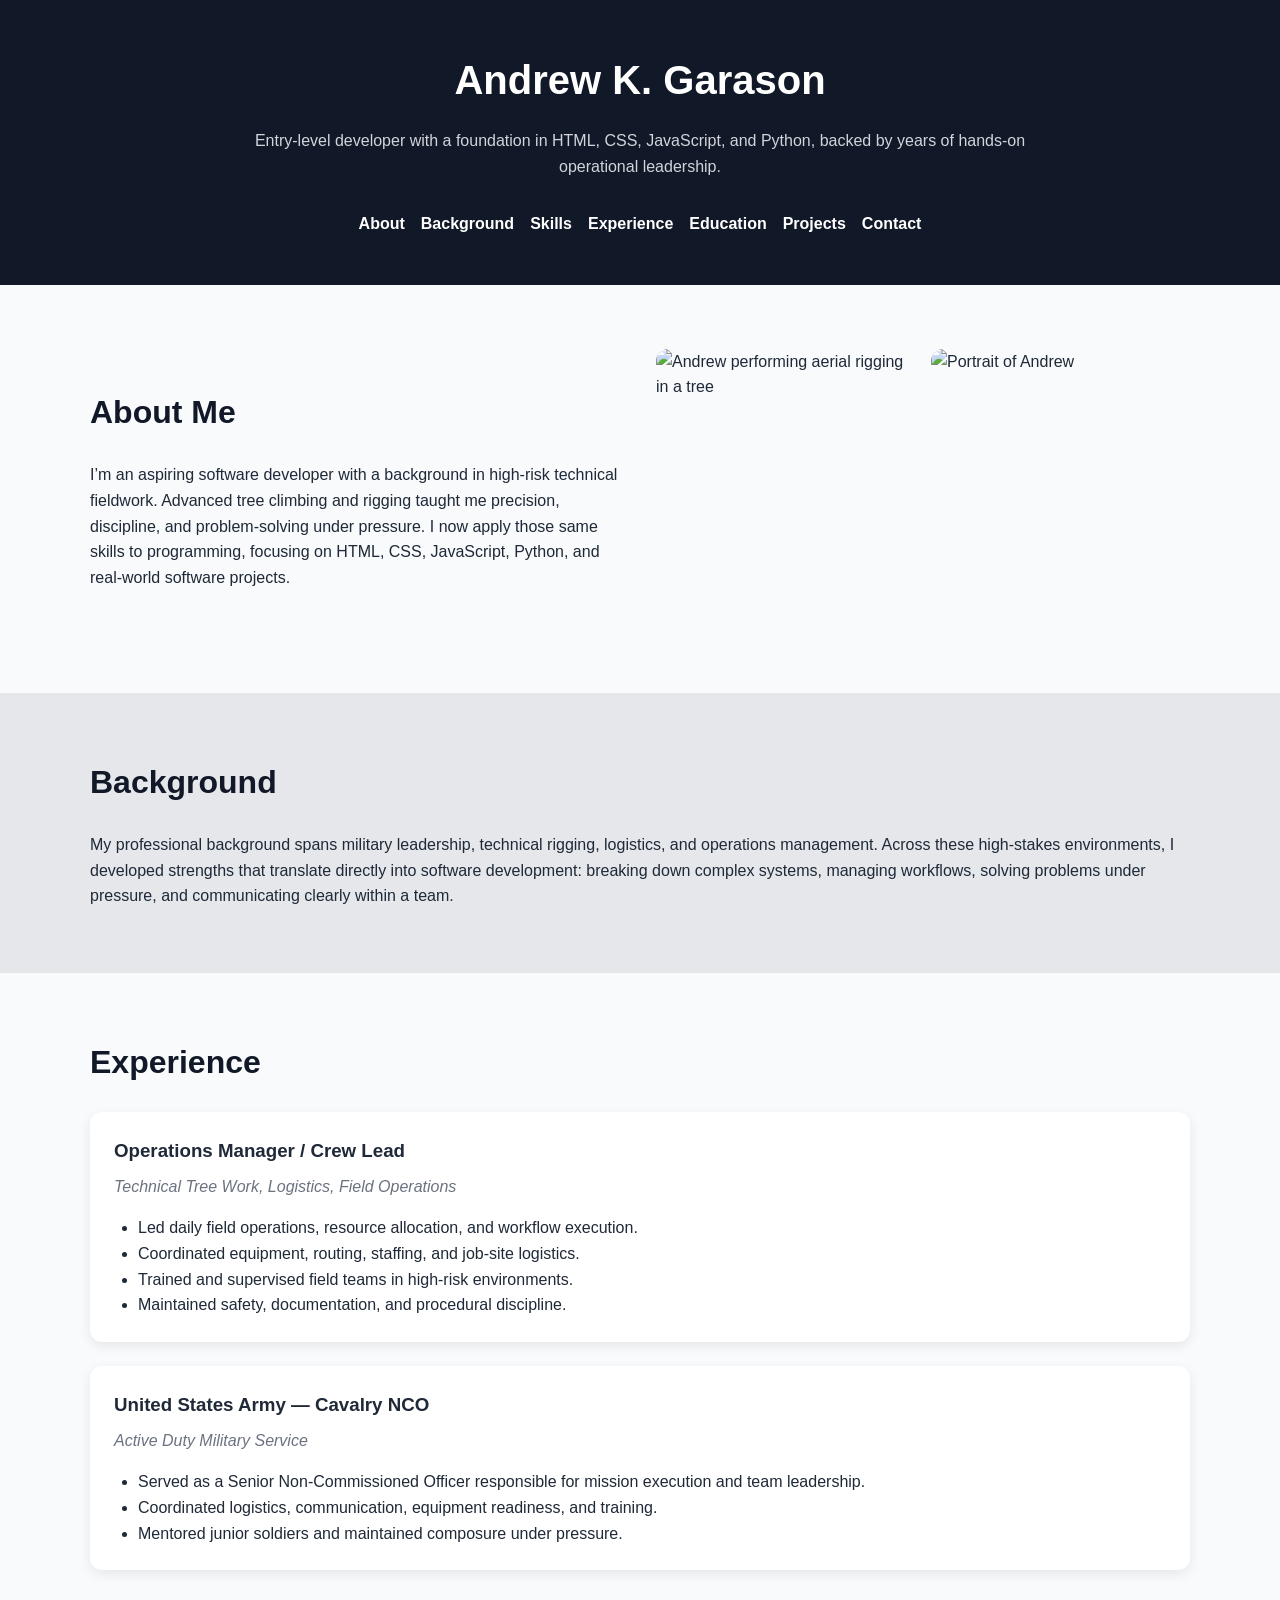
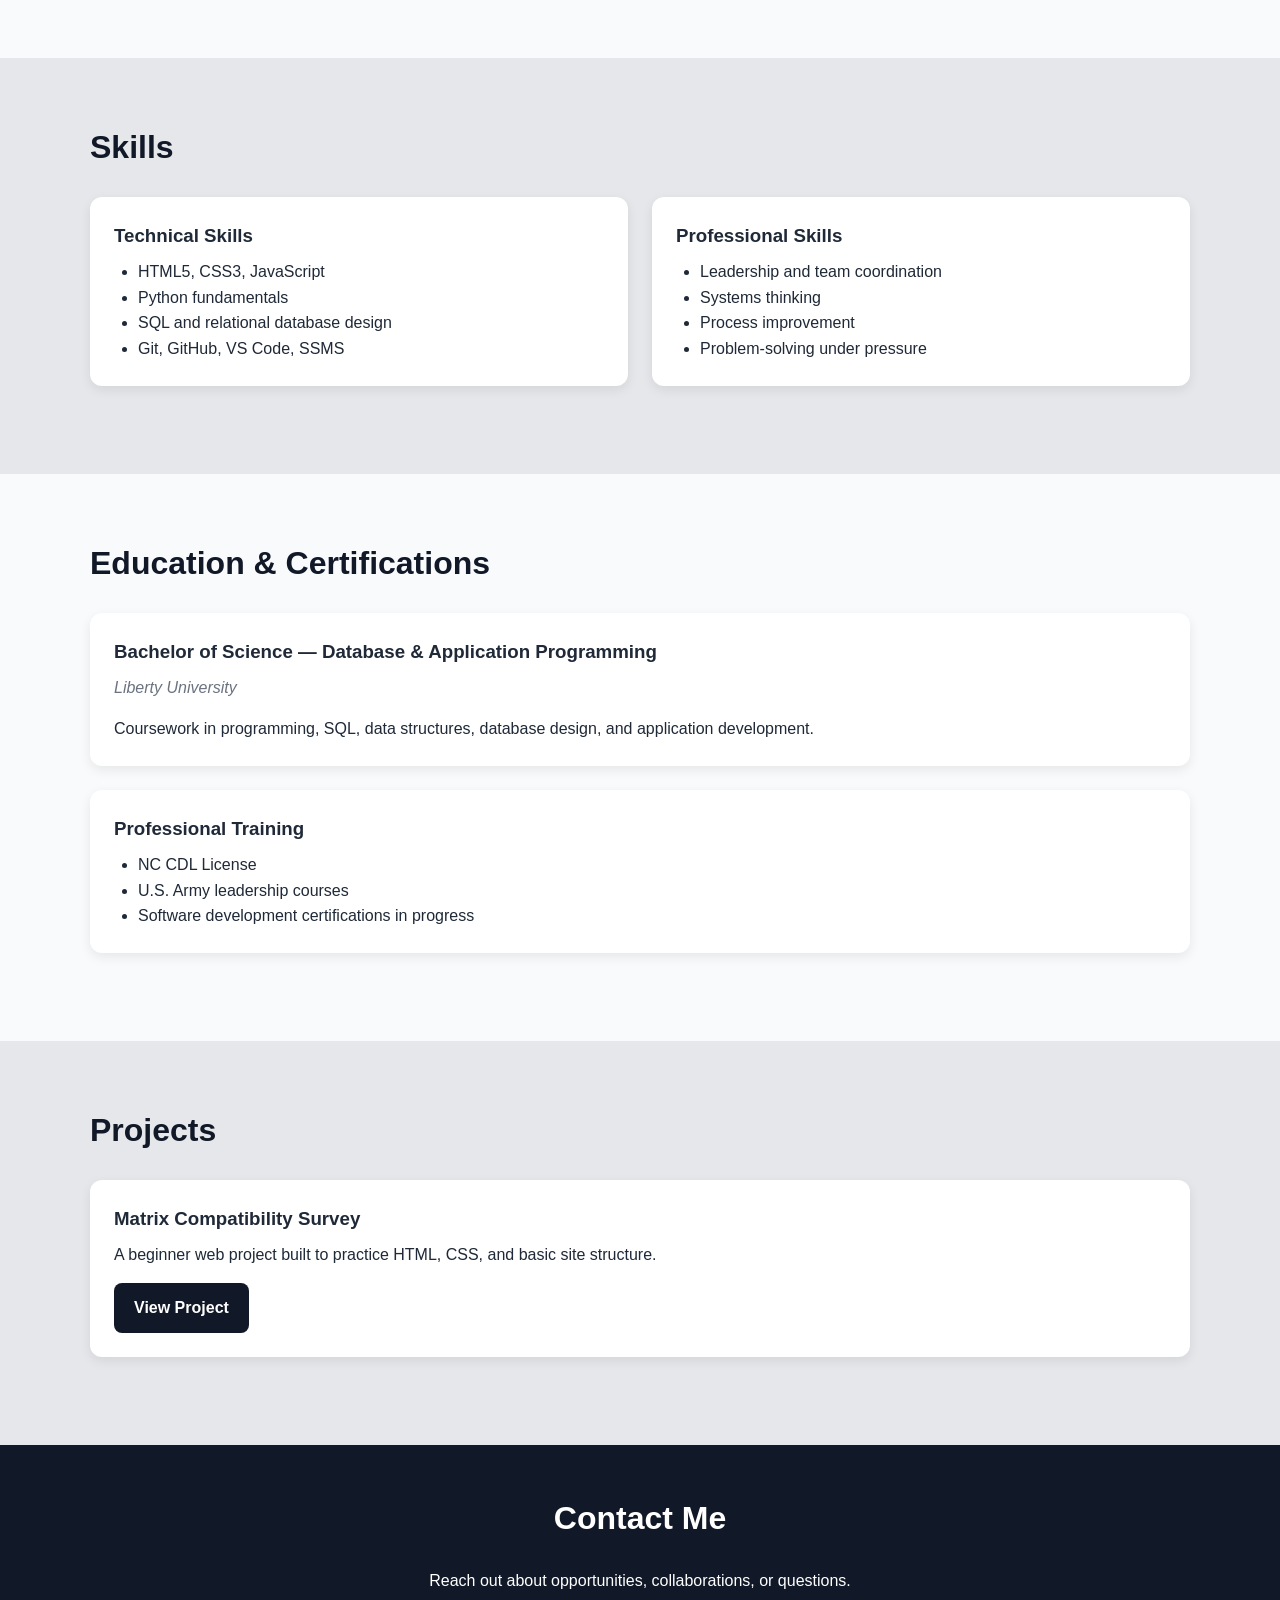
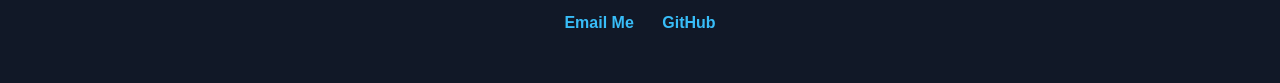
==== index.html @ 0a713d7d "Update index.html" ====
<!DOCTYPE html>
<html lang="en">
<head>
  <meta charset="UTF-8" />
  <meta name="viewport" content="width=device-width, initial-scale=1.0" />
  <title>Andrew K. Garason | Portfolio</title>
  <link rel="stylesheet" href="css/styles.css" />
</head>

<body>
  <header class="site-header">
    <div class="container header-content">
      <h1>Andrew K. Garason</h1>
      <p class="tagline">
        Entry-level developer with a foundation in HTML, CSS, JavaScript, and Python, backed by years of hands-on operational leadership.
      </p>

      <nav class="main-nav">
        <a href="#about">About</a>
        <a href="#background">Background</a>
        <a href="#skills">Skills</a>
        <a href="#experience">Experience</a>
        <a href="#education">Education</a>
        <a href="#projects">Projects</a>
        <a href="#contact">Contact</a>
      </nav>
    </div>
  </header>

  <main>
    <section id="about" class="section">
      <div class="container two-column">
        <div>
          <h2>About Me</h2>
          <p>
            I’m an aspiring software developer with a background in high-risk technical fieldwork. Advanced tree climbing and rigging taught me precision, discipline, and problem-solving under pressure. I now apply those same skills to programming, focusing on HTML, CSS, JavaScript, Python, and real-world software projects.
          </p>
        </div>

        <div class="image-grid">
          <img src="images/treework.jpg" alt="Andrew performing aerial rigging in a tree" />
          <img src="images/andrew.jpg" alt="Portrait of Andrew" />
        </div>
      </div>
    </section>

    <section id="background" class="section section-alt">
      <div class="container">
        <h2>Background</h2>
        <p>
          My professional background spans military leadership, technical rigging, logistics, and operations management. Across these high-stakes environments, I developed strengths that translate directly into software development: breaking down complex systems, managing workflows, solving problems under pressure, and communicating clearly within a team.
        </p>
      </div>
    </section>

    <section id="experience" class="section">
      <div class="container">
        <h2>Experience</h2>

        <div class="card">
          <h3>Operations Manager / Crew Lead</h3>
          <p class="meta">Technical Tree Work, Logistics, Field Operations</p>
          <ul>
            <li>Led daily field operations, resource allocation, and workflow execution.</li>
            <li>Coordinated equipment, routing, staffing, and job-site logistics.</li>
            <li>Trained and supervised field teams in high-risk environments.</li>
            <li>Maintained safety, documentation, and procedural discipline.</li>
          </ul>
        </div>

        <div class="card">
          <h3>United States Army — Cavalry NCO</h3>
          <p class="meta">Active Duty Military Service</p>
          <ul>
            <li>Served as a Senior Non-Commissioned Officer responsible for mission execution and team leadership.</li>
            <li>Coordinated logistics, communication, equipment readiness, and training.</li>
            <li>Mentored junior soldiers and maintained composure under pressure.</li>
          </ul>
        </div>
      </div>
    </section>

    <section id="skills" class="section section-alt">
      <div class="container">
        <h2>Skills</h2>

        <div class="skills-grid">
          <div class="card">
            <h3>Technical Skills</h3>
            <ul>
              <li>HTML5, CSS3, JavaScript</li>
              <li>Python fundamentals</li>
              <li>SQL and relational database design</li>
              <li>Git, GitHub, VS Code, SSMS</li>
            </ul>
          </div>

          <div class="card">
            <h3>Professional Skills</h3>
            <ul>
              <li>Leadership and team coordination</li>
              <li>Systems thinking</li>
              <li>Process improvement</li>
              <li>Problem-solving under pressure</li>
            </ul>
          </div>
        </div>
      </div>
    </section>

    <section id="education" class="section">
      <div class="container">
        <h2>Education & Certifications</h2>

        <div class="card">
          <h3>Bachelor of Science — Database & Application Programming</h3>
          <p class="meta">Liberty University</p>
          <p>
            Coursework in programming, SQL, data structures, database design, and application development.
          </p>
        </div>

        <div class="card">
          <h3>Professional Training</h3>
          <ul>
            <li>NC CDL License</li>
            <li>U.S. Army leadership courses</li>
            <li>Software development certifications in progress</li>
          </ul>
        </div>
      </div>
    </section>

    <section id="projects" class="section section-alt">
      <div class="container">
        <h2>Projects</h2>

        <div class="card">
          <h3>Matrix Compatibility Survey</h3>
          <p>A beginner web project built to practice HTML, CSS, and basic site structure.</p>
          <a class="button" href="../survey-app/index.html">View Project</a>
        </div>
      </div>
    </section>
  </main>

  <footer id="contact" class="site-footer">
    <div class="container">
      <h2>Contact Me</h2>
      <p>Reach out about opportunities, collaborations, or questions.</p>

      <div class="footer-links">
        <a href="mailto:andrewgarason@gmail.com">Email Me</a>
        <a href="https://github.com/Garason?tab=repositories" target="_blank">GitHub</a>
      </div>
    </div>
  </footer>
</body>
</html>
---- css/styles.css ----
* {
  box-sizing: border-box;
  margin: 0;
  padding: 0;
}

body {
  font-family: Arial, Helvetica, sans-serif;
  line-height: 1.6;
  color: #1f2937;
  background-color: #f8fafc;
}

.container {
  width: 90%;
  max-width: 1100px;
  margin: 0 auto;
}

.site-header {
  background: #111827;
  color: white;
  padding: 3rem 0;
}

.header-content {
  text-align: center;
}

.site-header h1 {
  font-size: 2.5rem;
  margin-bottom: 1rem;
}

.tagline {
  max-width: 800px;
  margin: 0 auto 2rem;
  color: #d1d5db;
}

.main-nav {
  display: flex;
  justify-content: center;
  flex-wrap: wrap;
  gap: 1rem;
}

.main-nav a {
  color: white;
  text-decoration: none;
  font-weight: bold;
}

.main-nav a:hover {
  color: #38bdf8;
}

.section {
  padding: 4rem 0;
}

.section-alt {
  background-color: #e5e7eb;
}

h2 {
  font-size: 2rem;
  margin-bottom: 1.5rem;
  color: #111827;
}

h3 {
  margin-bottom: 0.5rem;
  color: #1f2937;
}

.two-column {
  display: grid;
  grid-template-columns: 1fr 1fr;
  gap: 2rem;
  align-items: center;
}

.image-grid {
  display: grid;
  grid-template-columns: 1fr 1fr;
  gap: 1rem;
}

.image-grid img {
  width: 100%;
  height: 280px;
  object-fit: cover;
  border-radius: 12px;
}

.card {
  background: white;
  padding: 1.5rem;
  margin-bottom: 1.5rem;
  border-radius: 12px;
  box-shadow: 0 4px 12px rgba(0, 0, 0, 0.08);
}

.meta {
  color: #6b7280;
  font-style: italic;
  margin-bottom: 1rem;
}

ul {
  padding-left: 1.5rem;
}

.skills-grid {
  display: grid;
  grid-template-columns: 1fr 1fr;
  gap: 1.5rem;
}

.button {
  display: inline-block;
  margin-top: 1rem;
  padding: 0.75rem 1.25rem;
  background-color: #111827;
  color: white;
  text-decoration: none;
  border-radius: 8px;
  font-weight: bold;
}

.button:hover {
  background-color: #2563eb;
}

.site-footer {
  background: #111827;
  color: white;
  padding: 3rem 0;
  text-align: center;
}

.site-footer h2 {
  color: white;
}

.footer-links {
  margin-top: 1rem;
}

.footer-links a {
  color: #38bdf8;
  margin: 0 0.75rem;
  text-decoration: none;
  font-weight: bold;
}

.footer-links a:hover {
  text-decoration: underline;
}

@media (max-width: 768px) {
  .two-column,
  .skills-grid,
  .image-grid {
    grid-template-columns: 1fr;
  }

  .site-header h1 {
    font-size: 2rem;
  }
}
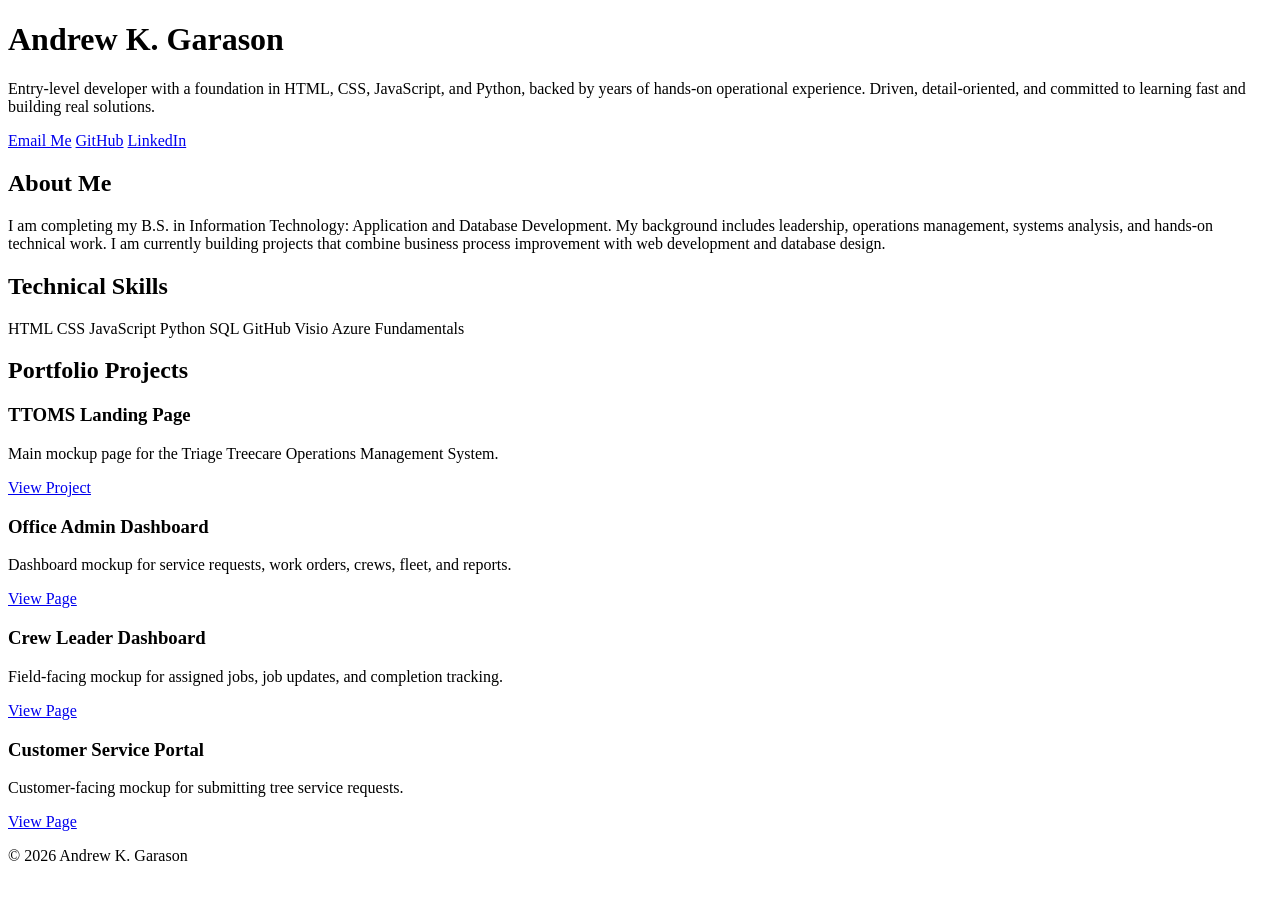
==== commit 04c85f44: "Revamp index.html with new layout and content Updated the portfolio page with a new layout and conte" ====
--- a/index.html
+++ b/index.html
@@ -1,159 +1,104 @@
 <!DOCTYPE html>
 <html lang="en">
 <head>
-  <meta charset="UTF-8" />
-  <meta name="viewport" content="width=device-width, initial-scale=1.0" />
-  <title>Andrew K. Garason | Portfolio</title>
-  <link rel="stylesheet" href="css/styles.css" />
+  <meta charset="UTF-8">
+  <meta name="viewport" content="width=device-width, initial-scale=1.0">
+  <title>Andrew K. Garason</title>
+  <link rel="stylesheet" href="style/style.css">
 </head>
 
-<body>
+<body class="page">
+
   <header class="site-header">
-    <div class="container header-content">
-      <h1>Andrew K. Garason</h1>
-      <p class="tagline">
-        Entry-level developer with a foundation in HTML, CSS, JavaScript, and Python, backed by years of hands-on operational leadership.
+    <div class="intro">
+      <h1 class="intro-title">Andrew K. Garason</h1>
+
+      <p class="intro-tagline">
+        Entry-level developer with a foundation in HTML, CSS, JavaScript, and Python,
+        backed by years of hands-on operational experience. Driven, detail-oriented,
+        and committed to learning fast and building real solutions.
       </p>
 
-      <nav class="main-nav">
-        <a href="#about">About</a>
-        <a href="#background">Background</a>
-        <a href="#skills">Skills</a>
-        <a href="#experience">Experience</a>
-        <a href="#education">Education</a>
-        <a href="#projects">Projects</a>
-        <a href="#contact">Contact</a>
-      </nav>
+      <div class="header-links">
+        <a href="mailto:andrew.garason@gmail.com">Email Me</a>
+        <a href="https://github.com/garason" target="_blank">GitHub</a>
+        <a href="https://www.linkedin.com/in/andrewgarason" target="_blank">LinkedIn</a>
+      </div>
     </div>
   </header>
 
-  <main>
-    <section id="about" class="section">
-      <div class="container two-column">
-        <div>
-          <h2>About Me</h2>
-          <p>
-            I’m an aspiring software developer with a background in high-risk technical fieldwork. Advanced tree climbing and rigging taught me precision, discipline, and problem-solving under pressure. I now apply those same skills to programming, focusing on HTML, CSS, JavaScript, Python, and real-world software projects.
-          </p>
-        </div>
+  <main class="content">
 
-        <div class="image-grid">
-          <img src="images/treework.jpg" alt="Andrew performing aerial rigging in a tree" />
-          <img src="images/andrew.jpg" alt="Portrait of Andrew" />
-        </div>
+    <section class="card">
+      <h2>About Me</h2>
+      <p>
+        I am completing my B.S. in Information Technology: Application and Database
+        Development. My background includes leadership, operations management, systems
+        analysis, and hands-on technical work. I am currently building projects that
+        combine business process improvement with web development and database design.
+      </p>
+    </section>
+
+    <section class="card">
+      <h2>Technical Skills</h2>
+
+      <div class="skills-grid">
+        <span>HTML</span>
+        <span>CSS</span>
+        <span>JavaScript</span>
+        <span>Python</span>
+        <span>SQL</span>
+        <span>GitHub</span>
+        <span>Visio</span>
+        <span>Azure Fundamentals</span>
       </div>
     </section>
 
-    <section id="background" class="section section-alt">
-      <div class="container">
-        <h2>Background</h2>
-        <p>
-          My professional background spans military leadership, technical rigging, logistics, and operations management. Across these high-stakes environments, I developed strengths that translate directly into software development: breaking down complex systems, managing workflows, solving problems under pressure, and communicating clearly within a team.
-        </p>
+    <section class="card">
+      <h2>Portfolio Projects</h2>
+
+      <div class="project-grid">
+
+        <article class="project-card">
+          <h3>TTOMS Landing Page</h3>
+          <p>
+            Main mockup page for the Triage Treecare Operations Management System.
+          </p>
+          <a href="https://garason.github.io/TTOMS/" target="_blank">View Project</a>
+        </article>
+
+        <article class="project-card">
+          <h3>Office Admin Dashboard</h3>
+          <p>
+            Dashboard mockup for service requests, work orders, crews, fleet, and reports.
+          </p>
+          <a href="https://garason.github.io/TTOMS/admin.html" target="_blank">View Page</a>
+        </article>
+
+        <article class="project-card">
+          <h3>Crew Leader Dashboard</h3>
+          <p>
+            Field-facing mockup for assigned jobs, job updates, and completion tracking.
+          </p>
+          <a href="https://garason.github.io/TTOMS/crew.html" target="_blank">View Page</a>
+        </article>
+
+        <article class="project-card">
+          <h3>Customer Service Portal</h3>
+          <p>
+            Customer-facing mockup for submitting tree service requests.
+          </p>
+          <a href="https://garason.github.io/TTOMS/customer.html" target="_blank">View Page</a>
+        </article>
+
       </div>
     </section>
 
-    <section id="experience" class="section">
-      <div class="container">
-        <h2>Experience</h2>
-
-        <div class="card">
-          <h3>Operations Manager / Crew Lead</h3>
-          <p class="meta">Technical Tree Work, Logistics, Field Operations</p>
-          <ul>
-            <li>Led daily field operations, resource allocation, and workflow execution.</li>
-            <li>Coordinated equipment, routing, staffing, and job-site logistics.</li>
-            <li>Trained and supervised field teams in high-risk environments.</li>
-            <li>Maintained safety, documentation, and procedural discipline.</li>
-          </ul>
-        </div>
-
-        <div class="card">
-          <h3>United States Army — Cavalry NCO</h3>
-          <p class="meta">Active Duty Military Service</p>
-          <ul>
-            <li>Served as a Senior Non-Commissioned Officer responsible for mission execution and team leadership.</li>
-            <li>Coordinated logistics, communication, equipment readiness, and training.</li>
-            <li>Mentored junior soldiers and maintained composure under pressure.</li>
-          </ul>
-        </div>
-      </div>
-    </section>
-
-    <section id="skills" class="section section-alt">
-      <div class="container">
-        <h2>Skills</h2>
-
-        <div class="skills-grid">
-          <div class="card">
-            <h3>Technical Skills</h3>
-            <ul>
-              <li>HTML5, CSS3, JavaScript</li>
-              <li>Python fundamentals</li>
-              <li>SQL and relational database design</li>
-              <li>Git, GitHub, VS Code, SSMS</li>
-            </ul>
-          </div>
-
-          <div class="card">
-            <h3>Professional Skills</h3>
-            <ul>
-              <li>Leadership and team coordination</li>
-              <li>Systems thinking</li>
-              <li>Process improvement</li>
-              <li>Problem-solving under pressure</li>
-            </ul>
-          </div>
-        </div>
-      </div>
-    </section>
-
-    <section id="education" class="section">
-      <div class="container">
-        <h2>Education & Certifications</h2>
-
-        <div class="card">
-          <h3>Bachelor of Science — Database & Application Programming</h3>
-          <p class="meta">Liberty University</p>
-          <p>
-            Coursework in programming, SQL, data structures, database design, and application development.
-          </p>
-        </div>
-
-        <div class="card">
-          <h3>Professional Training</h3>
-          <ul>
-            <li>NC CDL License</li>
-            <li>U.S. Army leadership courses</li>
-            <li>Software development certifications in progress</li>
-          </ul>
-        </div>
-      </div>
-    </section>
-
-    <section id="projects" class="section section-alt">
-      <div class="container">
-        <h2>Projects</h2>
-
-        <div class="card">
-          <h3>Matrix Compatibility Survey</h3>
-          <p>A beginner web project built to practice HTML, CSS, and basic site structure.</p>
-          <a class="button" href="../survey-app/index.html">View Project</a>
-        </div>
-      </div>
-    </section>
   </main>
 
-  <footer id="contact" class="site-footer">
-    <div class="container">
-      <h2>Contact Me</h2>
-      <p>Reach out about opportunities, collaborations, or questions.</p>
+  <footer class="site-footer">
+    <p>&copy; 2026 Andrew K. Garason</p>
+  </footer>
 
-      <div class="footer-links">
-        <a href="mailto:andrewgarason@gmail.com">Email Me</a>
-        <a href="https://github.com/Garason?tab=repositories" target="_blank">GitHub</a>
-      </div>
-    </div>
-  </footer>
 </body>
 </html>
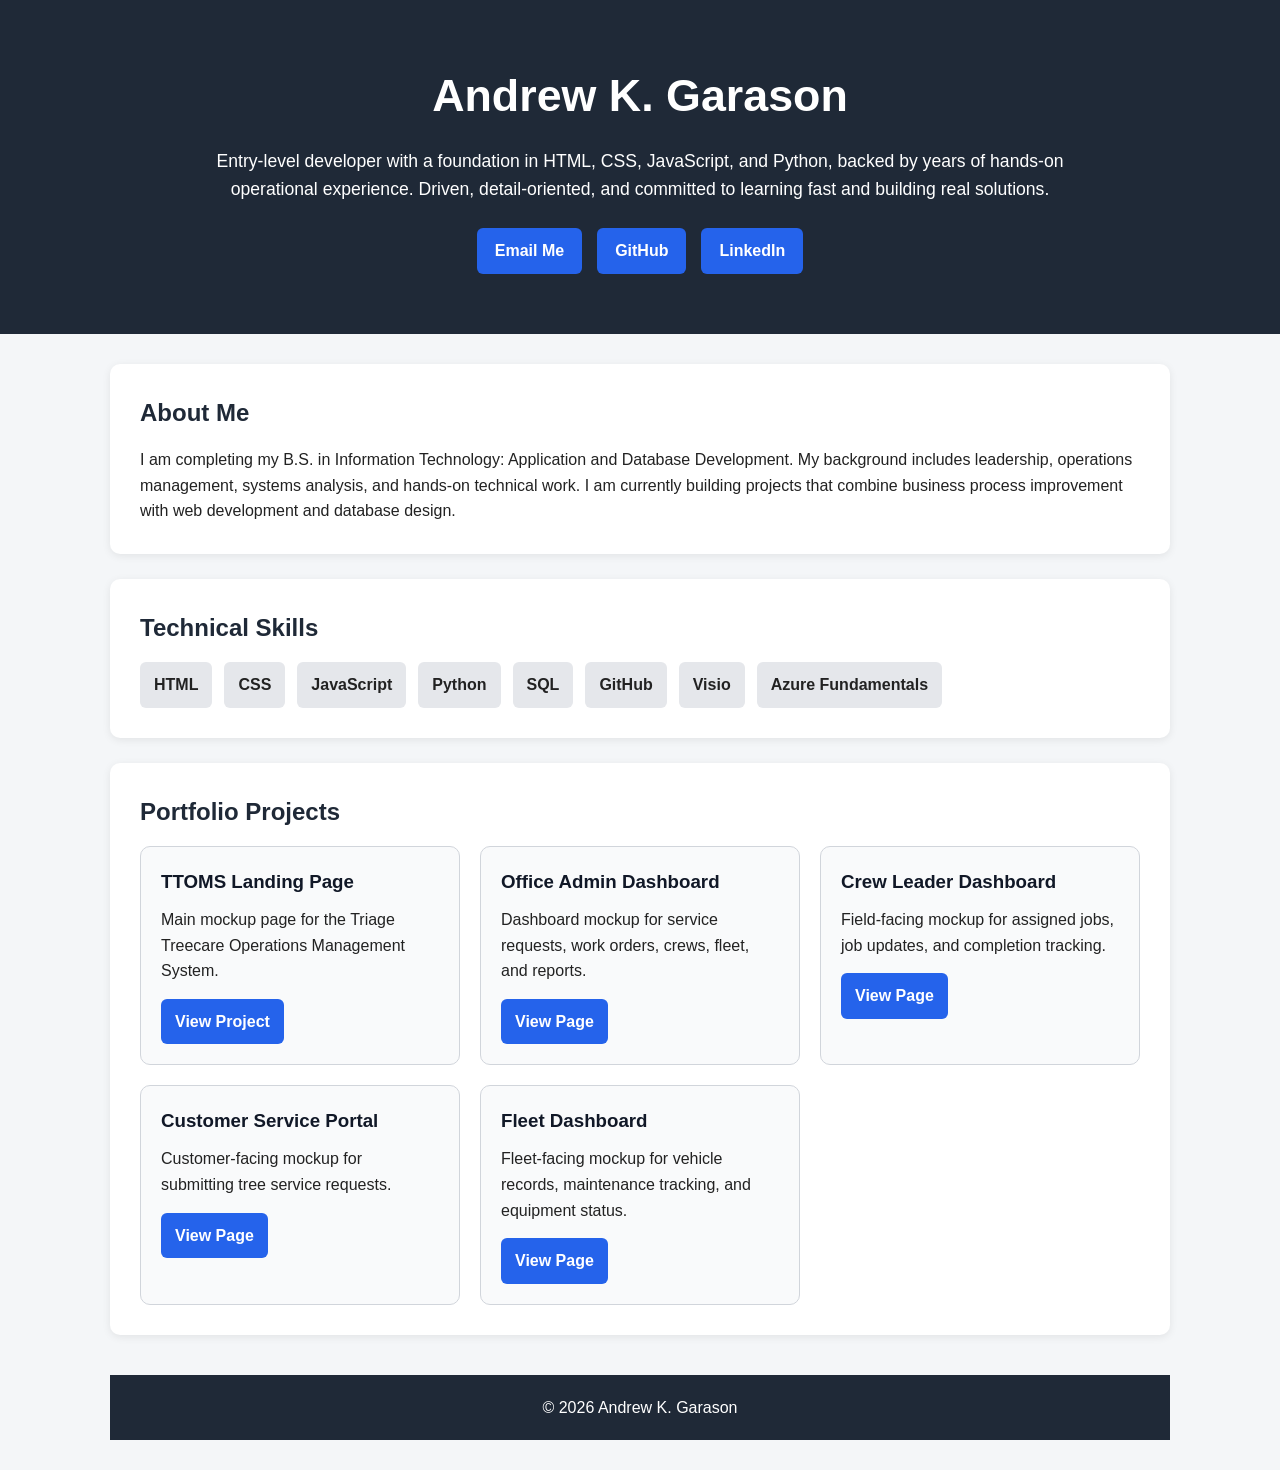
==== commit 4a650021: "Fix TTOMS Capstone links" ====
--- a/index.html
+++ b/index.html
@@ -22,7 +22,7 @@
       <div class="header-links">
         <a href="mailto:andrew.garason@gmail.com">Email Me</a>
         <a href="https://github.com/garason" target="_blank">GitHub</a>
-        <a href="https://www.linkedin.com/in/andrewgarason" target="_blank">LinkedIn</a>
+        <a href="https://www.linkedin.com/in/andrew-garason-73822b82/" target="_blank">LinkedIn</a>
       </div>
     </div>
   </header>
@@ -54,47 +54,43 @@
       </div>
     </section>
 
-    <section class="card">
-      <h2>Portfolio Projects</h2>
+<section class="card">
+  <h2>Portfolio Projects</h2>
 
-      <div class="project-grid">
+  <div class="project-grid">
 
-        <article class="project-card">
-          <h3>TTOMS Landing Page</h3>
-          <p>
-            Main mockup page for the Triage Treecare Operations Management System.
-          </p>
-          <a href="https://garason.github.io/TTOMS/" target="_blank">View Project</a>
-        </article>
+    <article class="project-card">
+      <h3>TTOMS Landing Page</h3>
+      <p>Main mockup page for the Triage Treecare Operations Management System.</p>
+      <a href="https://garason.github.io/TTOMS-Capstone/" target="_blank">View Project</a>
+    </article>
 
-        <article class="project-card">
-          <h3>Office Admin Dashboard</h3>
-          <p>
-            Dashboard mockup for service requests, work orders, crews, fleet, and reports.
-          </p>
-          <a href="https://garason.github.io/TTOMS/admin.html" target="_blank">View Page</a>
-        </article>
+    <article class="project-card">
+      <h3>Office Admin Dashboard</h3>
+      <p>Dashboard mockup for service requests, work orders, crews, fleet, and reports.</p>
+      <a href="https://garason.github.io/TTOMS-Capstone/office.html" target="_blank">View Page</a>
+    </article>
 
-        <article class="project-card">
-          <h3>Crew Leader Dashboard</h3>
-          <p>
-            Field-facing mockup for assigned jobs, job updates, and completion tracking.
-          </p>
-          <a href="https://garason.github.io/TTOMS/crew.html" target="_blank">View Page</a>
-        </article>
+    <article class="project-card">
+      <h3>Crew Leader Dashboard</h3>
+      <p>Field-facing mockup for assigned jobs, job updates, and completion tracking.</p>
+      <a href="https://garason.github.io/TTOMS-Capstone/crew.html" target="_blank">View Page</a>
+    </article>
 
-        <article class="project-card">
-          <h3>Customer Service Portal</h3>
-          <p>
-            Customer-facing mockup for submitting tree service requests.
-          </p>
-          <a href="https://garason.github.io/TTOMS/customer.html" target="_blank">View Page</a>
-        </article>
+    <article class="project-card">
+      <h3>Customer Service Portal</h3>
+      <p>Customer-facing mockup for submitting tree service requests.</p>
+      <a href="https://garason.github.io/TTOMS-Capstone/customer.html" target="_blank">View Page</a>
+    </article>
 
-      </div>
-    </section>
+    <article class="project-card">
+      <h3>Fleet Dashboard</h3>
+      <p>Fleet-facing mockup for vehicle records, maintenance tracking, and equipment status.</p>
+      <a href="https://garason.github.io/TTOMS-Capstone/fleet.html" target="_blank">View Page</a>
+    </article>
 
-  </main>
+  </div>
+</section>
 
   <footer class="site-footer">
     <p>&copy; 2026 Andrew K. Garason</p>
--- a/style/style.css
+++ b/style/style.css
@@ -0,0 +1,130 @@
+* {
+  box-sizing: border-box;
+  margin: 0;
+  padding: 0;
+}
+
+body {
+  font-family: Arial, Helvetica, sans-serif;
+  background-color: #f4f6f8;
+  color: #222;
+  line-height: 1.6;
+}
+
+.site-header {
+  background-color: #1f2937;
+  color: white;
+  padding: 60px 20px;
+  text-align: center;
+}
+
+.intro {
+  max-width: 900px;
+  margin: 0 auto;
+}
+
+.intro-title {
+  font-size: 2.8rem;
+  margin-bottom: 15px;
+}
+
+.intro-tagline {
+  font-size: 1.1rem;
+  margin-bottom: 25px;
+}
+
+.header-links {
+  display: flex;
+  justify-content: center;
+  gap: 15px;
+  flex-wrap: wrap;
+}
+
+.header-links a {
+  color: white;
+  text-decoration: none;
+  background-color: #2563eb;
+  padding: 10px 18px;
+  border-radius: 6px;
+  font-weight: bold;
+}
+
+.header-links a:hover {
+  background-color: #1d4ed8;
+}
+
+.content {
+  max-width: 1100px;
+  margin: 30px auto;
+  padding: 0 20px;
+}
+
+.card {
+  background-color: white;
+  padding: 30px;
+  margin-bottom: 25px;
+  border-radius: 10px;
+  box-shadow: 0 2px 8px rgba(0, 0, 0, 0.08);
+}
+
+.card h2 {
+  margin-bottom: 15px;
+  color: #1f2937;
+}
+
+.skills-grid {
+  display: flex;
+  flex-wrap: wrap;
+  gap: 12px;
+}
+
+.skills-grid span {
+  background-color: #e5e7eb;
+  padding: 10px 14px;
+  border-radius: 6px;
+  font-weight: bold;
+}
+
+.project-grid {
+  display: grid;
+  grid-template-columns: repeat(auto-fit, minmax(240px, 1fr));
+  gap: 20px;
+}
+
+.project-card {
+  border: 1px solid #d1d5db;
+  border-radius: 10px;
+  padding: 20px;
+  background-color: #f9fafb;
+}
+
+.project-card h3 {
+  margin-bottom: 10px;
+  color: #111827;
+}
+
+.project-card p {
+  margin-bottom: 15px;
+}
+
+.project-card a {
+  display: inline-block;
+  text-decoration: none;
+  background-color: #2563eb;
+  color: white;
+  padding: 10px 14px;
+  border-radius: 6px;
+  font-weight: bold;
+}
+
+.project-card a:hover {
+  background-color: #1d4ed8;
+}
+
+.site-footer {
+  text-align: center;
+  padding: 20px;
+  background-color: #1f2937;
+  color: white;
+  margin-top: 40px;
+}
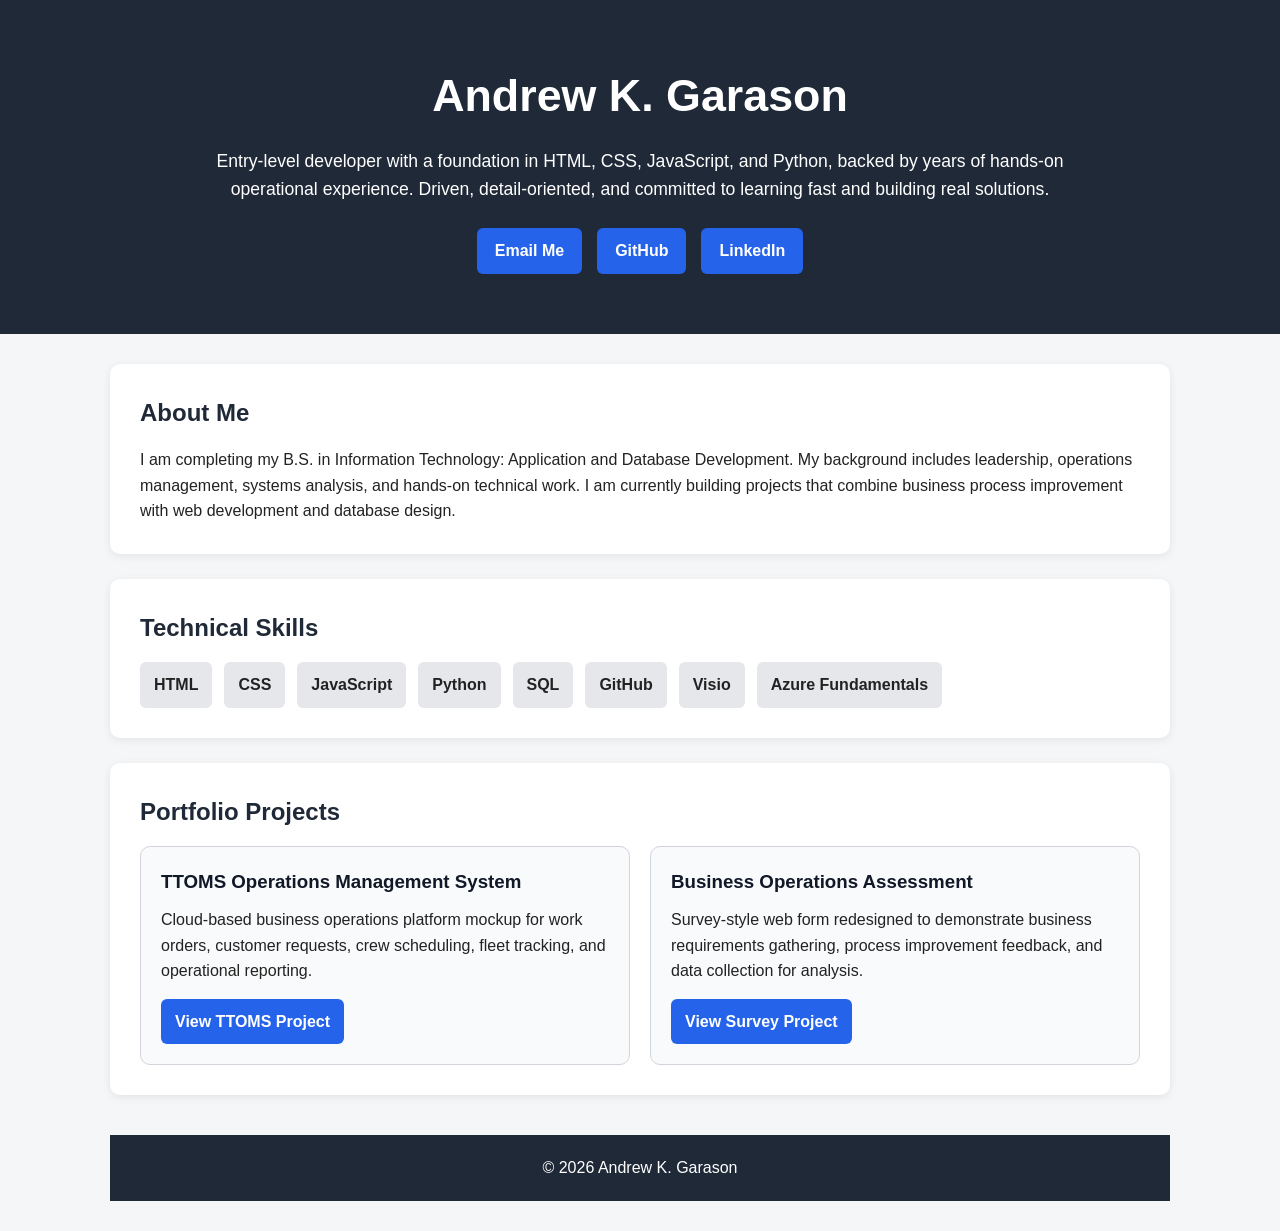
==== commit ee7f5023: "Revise portfolio project details in index.html Updated project descriptions and links in the portfol" ====
--- a/index.html
+++ b/index.html
@@ -60,33 +60,21 @@
   <div class="project-grid">
 
     <article class="project-card">
-      <h3>TTOMS Landing Page</h3>
-      <p>Main mockup page for the Triage Treecare Operations Management System.</p>
-      <a href="https://garason.github.io/TTOMS-Capstone/" target="_blank">View Project</a>
+      <h3>TTOMS Operations Management System</h3>
+      <p>
+        Cloud-based business operations platform mockup for work orders, customer requests,
+        crew scheduling, fleet tracking, and operational reporting.
+      </p>
+      <a href="https://garason.github.io/TTOMS-Capstone/" target="_blank">View TTOMS Project</a>
     </article>
 
     <article class="project-card">
-      <h3>Office Admin Dashboard</h3>
-      <p>Dashboard mockup for service requests, work orders, crews, fleet, and reports.</p>
-      <a href="https://garason.github.io/TTOMS-Capstone/office.html" target="_blank">View Page</a>
-    </article>
-
-    <article class="project-card">
-      <h3>Crew Leader Dashboard</h3>
-      <p>Field-facing mockup for assigned jobs, job updates, and completion tracking.</p>
-      <a href="https://garason.github.io/TTOMS-Capstone/crew.html" target="_blank">View Page</a>
-    </article>
-
-    <article class="project-card">
-      <h3>Customer Service Portal</h3>
-      <p>Customer-facing mockup for submitting tree service requests.</p>
-      <a href="https://garason.github.io/TTOMS-Capstone/customer.html" target="_blank">View Page</a>
-    </article>
-
-    <article class="project-card">
-      <h3>Fleet Dashboard</h3>
-      <p>Fleet-facing mockup for vehicle records, maintenance tracking, and equipment status.</p>
-      <a href="https://garason.github.io/TTOMS-Capstone/fleet.html" target="_blank">View Page</a>
+      <h3>Business Operations Assessment</h3>
+      <p>
+        Survey-style web form redesigned to demonstrate business requirements gathering,
+        process improvement feedback, and data collection for analysis.
+      </p>
+      <a href="YOUR-SURVEY-PROJECT-LINK-HERE" target="_blank">View Survey Project</a>
     </article>
 
   </div>
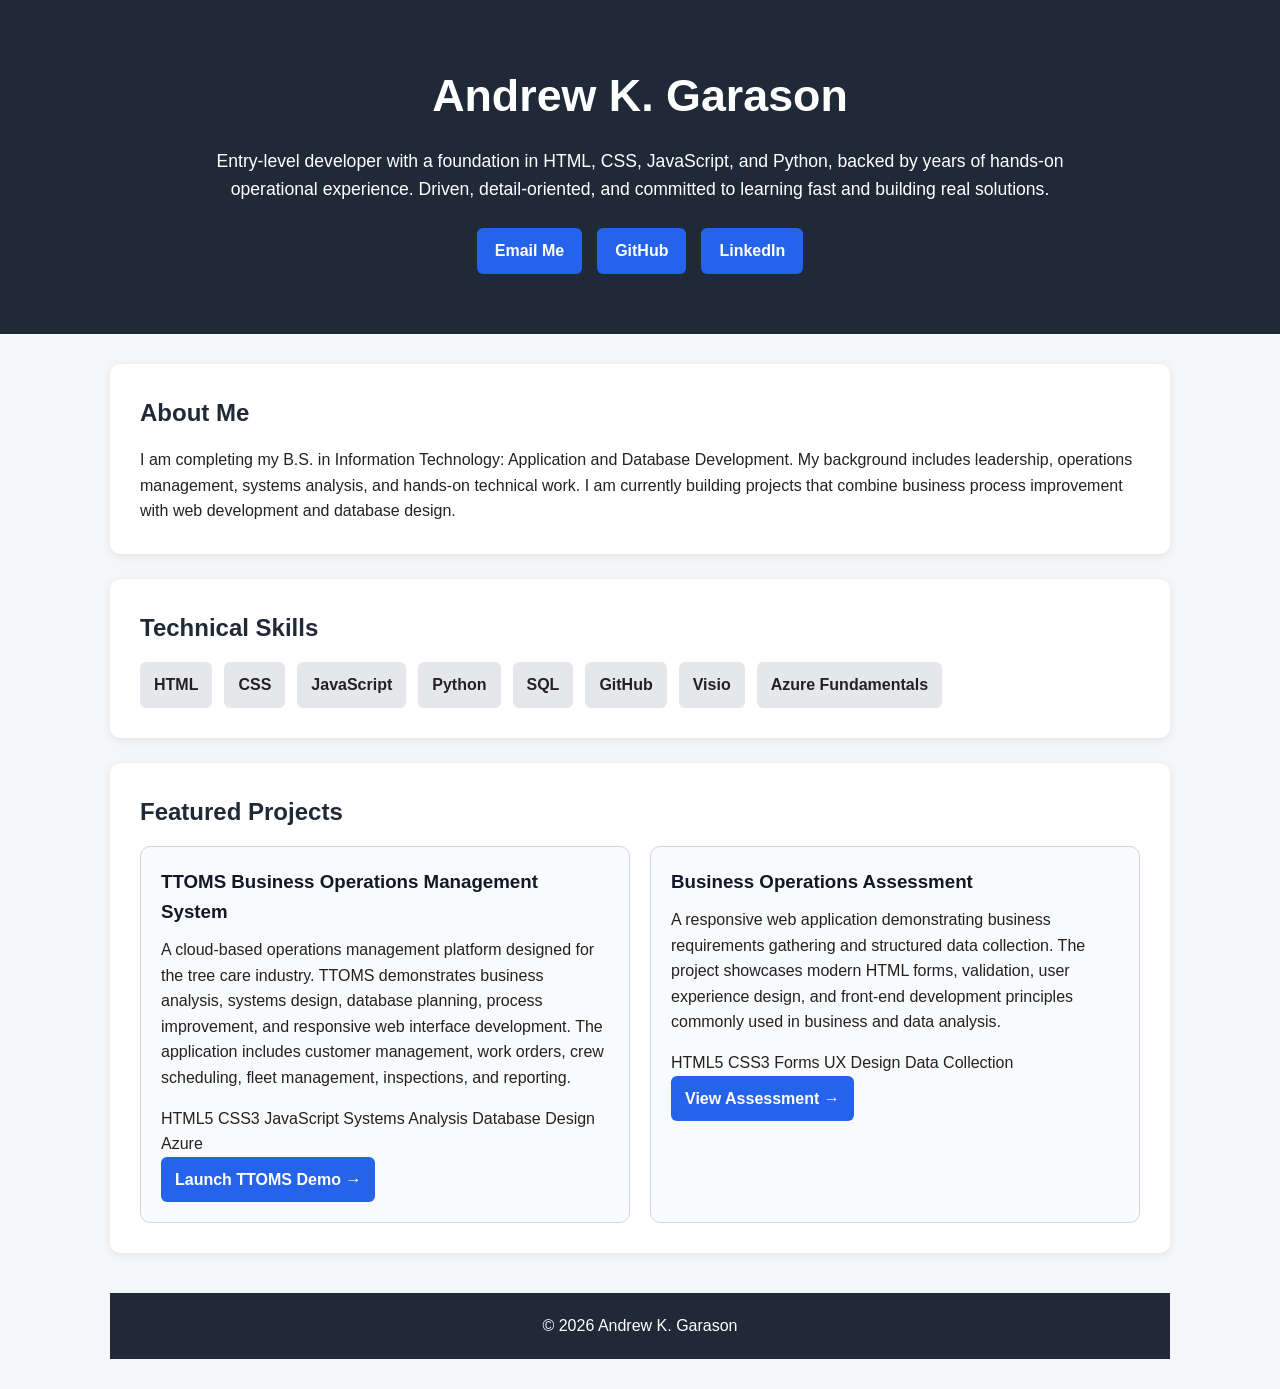
==== commit cea8b68f: "Revise portfolio projects and skills section Updated project descriptions and technical skills in th" ====
--- a/index.html
+++ b/index.html
@@ -55,29 +55,61 @@
     </section>
 
 <section class="card">
-  <h2>Portfolio Projects</h2>
+    <h2>Featured Projects</h2>
 
-  <div class="project-grid">
+    <div class="project-grid">
 
-    <article class="project-card">
-      <h3>TTOMS Operations Management System</h3>
-      <p>
-        Cloud-based business operations platform mockup for work orders, customer requests,
-        crew scheduling, fleet tracking, and operational reporting.
-      </p>
-      <a href="https://garason.github.io/TTOMS-Capstone/" target="_blank">View TTOMS Project</a>
-    </article>
+        <article class="project-card">
+            <h3>TTOMS Business Operations Management System</h3>
 
-    <article class="project-card">
-      <h3>Business Operations Assessment</h3>
-      <p>
-        Survey-style web form redesigned to demonstrate business requirements gathering,
-        process improvement feedback, and data collection for analysis.
-      </p>
-      <a href="YOUR-SURVEY-PROJECT-LINK-HERE" target="_blank">View Survey Project</a>
-    </article>
+            <p>
+                A cloud-based operations management platform designed for the tree care
+                industry. TTOMS demonstrates business analysis, systems design,
+                database planning, process improvement, and responsive web interface
+                development. The application includes customer management, work orders,
+                crew scheduling, fleet management, inspections, and reporting.
+            </p>
 
-  </div>
+            <div class="tech-stack">
+                <span>HTML5</span>
+                <span>CSS3</span>
+                <span>JavaScript</span>
+                <span>Systems Analysis</span>
+                <span>Database Design</span>
+                <span>Azure</span>
+            </div>
+
+            <a href="https://garason.github.io/TTOMS-Capstone/" target="_blank">
+                Launch TTOMS Demo →
+            </a>
+
+        </article>
+
+        <article class="project-card">
+            <h3>Business Operations Assessment</h3>
+
+            <p>
+                A responsive web application demonstrating business requirements
+                gathering and structured data collection. The project showcases
+                modern HTML forms, validation, user experience design, and front-end
+                development principles commonly used in business and data analysis.
+            </p>
+
+            <div class="tech-stack">
+                <span>HTML5</span>
+                <span>CSS3</span>
+                <span>Forms</span>
+                <span>UX Design</span>
+                <span>Data Collection</span>
+            </div>
+
+            <a href="https://garason.github.io/survey-app/" target="_blank">
+                View Assessment →
+            </a>
+
+        </article>
+
+    </div>
 </section>
 
   <footer class="site-footer">
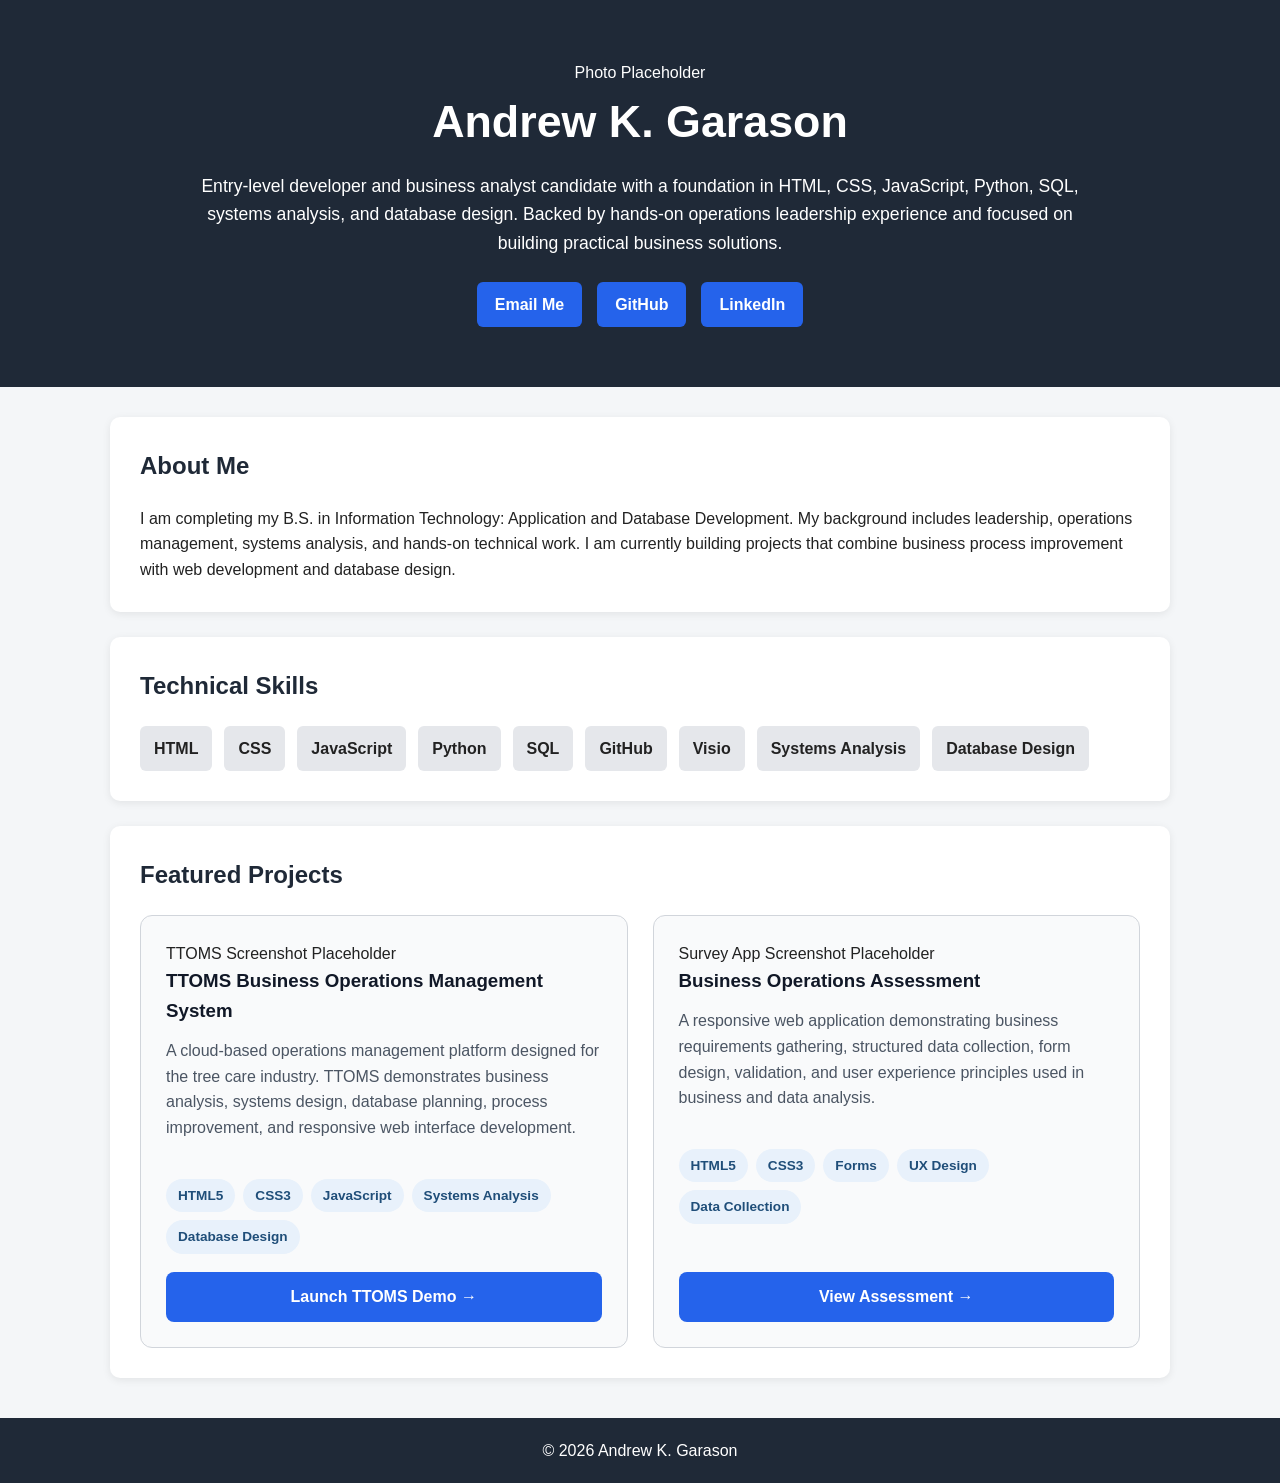
==== commit 1fc3880c: "Update index.html with new content and layout Added profile image and updated project descriptions." ====
--- a/index.html
+++ b/index.html
@@ -11,12 +11,16 @@
 
   <header class="site-header">
     <div class="intro">
+      <div class="profile-placeholder">
+        <span>Photo Placeholder</span>
+      </div>
+
       <h1 class="intro-title">Andrew K. Garason</h1>
 
       <p class="intro-tagline">
-        Entry-level developer with a foundation in HTML, CSS, JavaScript, and Python,
-        backed by years of hands-on operational experience. Driven, detail-oriented,
-        and committed to learning fast and building real solutions.
+        Entry-level developer and business analyst candidate with a foundation in HTML, CSS,
+        JavaScript, Python, SQL, systems analysis, and database design. Backed by hands-on
+        operations leadership experience and focused on building practical business solutions.
       </p>
 
       <div class="header-links">
@@ -50,67 +54,72 @@
         <span>SQL</span>
         <span>GitHub</span>
         <span>Visio</span>
-        <span>Azure Fundamentals</span>
+        <span>Systems Analysis</span>
+        <span>Database Design</span>
       </div>
     </section>
 
-<section class="card">
-    <h2>Featured Projects</h2>
+    <section class="card">
+      <h2>Featured Projects</h2>
 
-    <div class="project-grid">
+      <div class="project-grid">
 
         <article class="project-card">
-            <h3>TTOMS Business Operations Management System</h3>
+          <div class="project-image-placeholder">
+            <span>TTOMS Screenshot Placeholder</span>
+          </div>
 
-            <p>
-                A cloud-based operations management platform designed for the tree care
-                industry. TTOMS demonstrates business analysis, systems design,
-                database planning, process improvement, and responsive web interface
-                development. The application includes customer management, work orders,
-                crew scheduling, fleet management, inspections, and reporting.
-            </p>
+          <h3>TTOMS Business Operations Management System</h3>
 
-            <div class="tech-stack">
-                <span>HTML5</span>
-                <span>CSS3</span>
-                <span>JavaScript</span>
-                <span>Systems Analysis</span>
-                <span>Database Design</span>
-                <span>Azure</span>
-            </div>
+          <p>
+            A cloud-based operations management platform designed for the tree care
+            industry. TTOMS demonstrates business analysis, systems design, database
+            planning, process improvement, and responsive web interface development.
+          </p>
 
-            <a href="https://garason.github.io/TTOMS-Capstone/" target="_blank">
-                Launch TTOMS Demo →
-            </a>
+          <div class="tech-stack">
+            <span>HTML5</span>
+            <span>CSS3</span>
+            <span>JavaScript</span>
+            <span>Systems Analysis</span>
+            <span>Database Design</span>
+          </div>
 
+          <a href="https://garason.github.io/TTOMS-Capstone/" target="_blank">
+            Launch TTOMS Demo →
+          </a>
         </article>
 
         <article class="project-card">
-            <h3>Business Operations Assessment</h3>
+          <div class="project-image-placeholder">
+            <span>Survey App Screenshot Placeholder</span>
+          </div>
 
-            <p>
-                A responsive web application demonstrating business requirements
-                gathering and structured data collection. The project showcases
-                modern HTML forms, validation, user experience design, and front-end
-                development principles commonly used in business and data analysis.
-            </p>
+          <h3>Business Operations Assessment</h3>
 
-            <div class="tech-stack">
-                <span>HTML5</span>
-                <span>CSS3</span>
-                <span>Forms</span>
-                <span>UX Design</span>
-                <span>Data Collection</span>
-            </div>
+          <p>
+            A responsive web application demonstrating business requirements gathering,
+            structured data collection, form design, validation, and user experience
+            principles used in business and data analysis.
+          </p>
 
-            <a href="https://garason.github.io/survey-app/" target="_blank">
-                View Assessment →
-            </a>
+          <div class="tech-stack">
+            <span>HTML5</span>
+            <span>CSS3</span>
+            <span>Forms</span>
+            <span>UX Design</span>
+            <span>Data Collection</span>
+          </div>
 
+          <a href="https://garason.github.io/survey-app/" target="_blank">
+            View Assessment →
+          </a>
         </article>
 
-    </div>
-</section>
+      </div>
+    </section>
+
+  </main>
 
   <footer class="site-footer">
     <p>&copy; 2026 Andrew K. Garason</p>
--- a/style/style.css
+++ b/style/style.css
@@ -1,130 +1,284 @@
+/* ==================================================
+   Andrew Garason Portfolio
+   style.css
+   ================================================== */
+
+
+/* ==================================================
+   Global Styles
+   ================================================== */
+
 * {
-  box-sizing: border-box;
-  margin: 0;
-  padding: 0;
+    box-sizing: border-box;
+    margin: 0;
+    padding: 0;
 }
 
 body {
-  font-family: Arial, Helvetica, sans-serif;
-  background-color: #f4f6f8;
-  color: #222;
-  line-height: 1.6;
-}
+    font-family: Arial, Helvetica, sans-serif;
+    background: #f4f6f8;
+    color: #222;
+    line-height: 1.6;
+}
+
+
+/* ==================================================
+   Header
+   ================================================== */
 
 .site-header {
-  background-color: #1f2937;
-  color: white;
-  padding: 60px 20px;
-  text-align: center;
+    background: #1f2937;
+    color: white;
+    padding: 60px 20px;
+    text-align: center;
 }
 
 .intro {
-  max-width: 900px;
-  margin: 0 auto;
+    max-width: 900px;
+    margin: auto;
 }
 
 .intro-title {
-  font-size: 2.8rem;
-  margin-bottom: 15px;
+    font-size: 2.8rem;
+    margin-bottom: 15px;
 }
 
 .intro-tagline {
-  font-size: 1.1rem;
-  margin-bottom: 25px;
-}
+    font-size: 1.1rem;
+    margin-bottom: 25px;
+}
+
+
+/* ==================================================
+   Navigation Buttons
+   ================================================== */
 
 .header-links {
-  display: flex;
-  justify-content: center;
-  gap: 15px;
-  flex-wrap: wrap;
+    display: flex;
+    justify-content: center;
+    flex-wrap: wrap;
+    gap: 15px;
 }
 
 .header-links a {
-  color: white;
-  text-decoration: none;
-  background-color: #2563eb;
-  padding: 10px 18px;
-  border-radius: 6px;
-  font-weight: bold;
+    text-decoration: none;
+    background: #2563eb;
+    color: white;
+    padding: 10px 18px;
+    border-radius: 6px;
+    font-weight: bold;
+    transition: .25s;
 }
 
 .header-links a:hover {
-  background-color: #1d4ed8;
-}
+    background: #1d4ed8;
+}
+
+
+/* ==================================================
+   Main Content
+   ================================================== */
 
 .content {
-  max-width: 1100px;
-  margin: 30px auto;
-  padding: 0 20px;
-}
+    max-width: 1100px;
+    margin: 30px auto;
+    padding: 0 20px;
+}
+
+
+/* ==================================================
+   Cards
+   ================================================== */
 
 .card {
-  background-color: white;
-  padding: 30px;
-  margin-bottom: 25px;
-  border-radius: 10px;
-  box-shadow: 0 2px 8px rgba(0, 0, 0, 0.08);
+    background: white;
+    padding: 30px;
+    margin-bottom: 25px;
+    border-radius: 10px;
+    box-shadow: 0 2px 8px rgba(0,0,0,.08);
 }
 
 .card h2 {
-  margin-bottom: 15px;
-  color: #1f2937;
-}
+    margin-bottom: 20px;
+    color: #1f2937;
+}
+
+
+/* ==================================================
+   Skills
+   ================================================== */
 
 .skills-grid {
-  display: flex;
-  flex-wrap: wrap;
-  gap: 12px;
+    display: flex;
+    flex-wrap: wrap;
+    gap: 12px;
 }
 
 .skills-grid span {
-  background-color: #e5e7eb;
-  padding: 10px 14px;
-  border-radius: 6px;
-  font-weight: bold;
-}
+    background: #e5e7eb;
+    padding: 10px 14px;
+    border-radius: 6px;
+    font-weight: bold;
+}
+
+
+/* ==================================================
+   Featured Projects
+   ================================================== */
 
 .project-grid {
-  display: grid;
-  grid-template-columns: repeat(auto-fit, minmax(240px, 1fr));
-  gap: 20px;
+    display: grid;
+    grid-template-columns: repeat(auto-fit,minmax(320px,1fr));
+    gap: 25px;
 }
 
 .project-card {
-  border: 1px solid #d1d5db;
-  border-radius: 10px;
-  padding: 20px;
-  background-color: #f9fafb;
+
+    display: flex;
+    flex-direction: column;
+    justify-content: space-between;
+
+    background: #f9fafb;
+
+    border: 1px solid #d1d5db;
+
+    border-radius: 12px;
+
+    padding: 25px;
+
+    min-height: 360px;
+
+    transition: .25s;
+}
+
+.project-card:hover {
+
+    transform: translateY(-6px);
+
+    box-shadow: 0 10px 30px rgba(0,0,0,.10);
+
 }
 
 .project-card h3 {
-  margin-bottom: 10px;
-  color: #111827;
+
+    color:#111827;
+
+    margin-bottom:12px;
+
 }
 
 .project-card p {
-  margin-bottom: 15px;
-}
-
-.project-card a {
-  display: inline-block;
-  text-decoration: none;
-  background-color: #2563eb;
-  color: white;
-  padding: 10px 14px;
-  border-radius: 6px;
-  font-weight: bold;
-}
-
-.project-card a:hover {
-  background-color: #1d4ed8;
-}
-
-.site-footer {
-  text-align: center;
-  padding: 20px;
-  background-color: #1f2937;
-  color: white;
-  margin-top: 40px;
-}
+
+    color:#4b5563;
+
+    margin-bottom:20px;
+
+}
+
+
+/* ==================================================
+   Technology Badges
+   ================================================== */
+
+.tech-stack {
+
+    display:flex;
+
+    flex-wrap:wrap;
+
+    gap:8px;
+
+    margin:18px 0;
+
+}
+
+.tech-stack span{
+
+    background:#e8f1fb;
+
+    color:#1f4e79;
+
+    padding:6px 12px;
+
+    border-radius:25px;
+
+    font-size:.85rem;
+
+    font-weight:600;
+
+}
+
+
+/* ==================================================
+   Project Buttons
+   ================================================== */
+
+.project-card a{
+
+    margin-top:auto;
+
+    display:inline-block;
+
+    text-align:center;
+
+    text-decoration:none;
+
+    background:#2563eb;
+
+    color:white;
+
+    padding:12px;
+
+    border-radius:8px;
+
+    font-weight:bold;
+
+    transition:.25s;
+
+}
+
+.project-card a:hover{
+
+    background:#1d4ed8;
+
+}
+
+
+/* ==================================================
+   Footer
+   ================================================== */
+
+.site-footer{
+
+    background:#1f2937;
+
+    color:white;
+
+    text-align:center;
+
+    padding:20px;
+
+    margin-top:40px;
+
+}
+
+
+/* ==================================================
+   Responsive
+   ================================================== */
+
+@media (max-width:768px){
+
+    .intro-title{
+
+        font-size:2.1rem;
+
+    }
+
+    .project-grid{
+
+        grid-template-columns:1fr;
+
+    }
+
+}
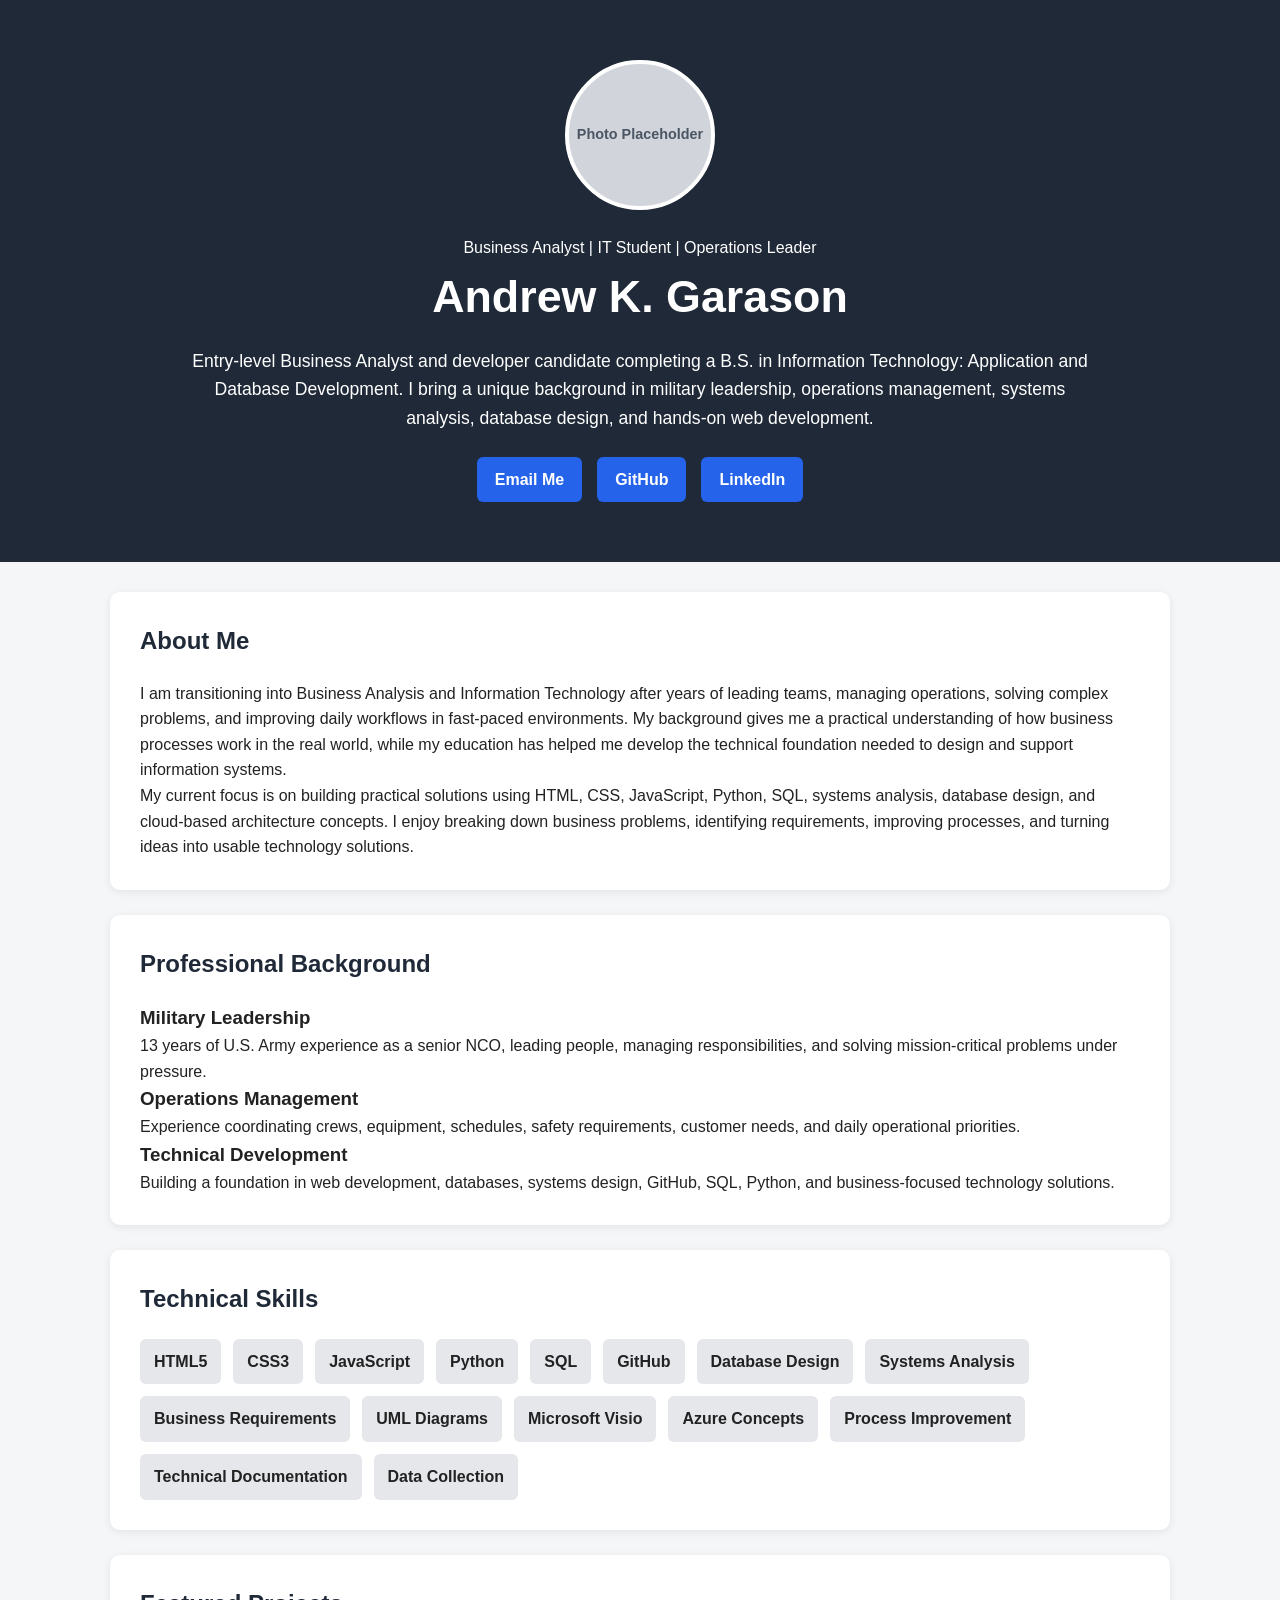
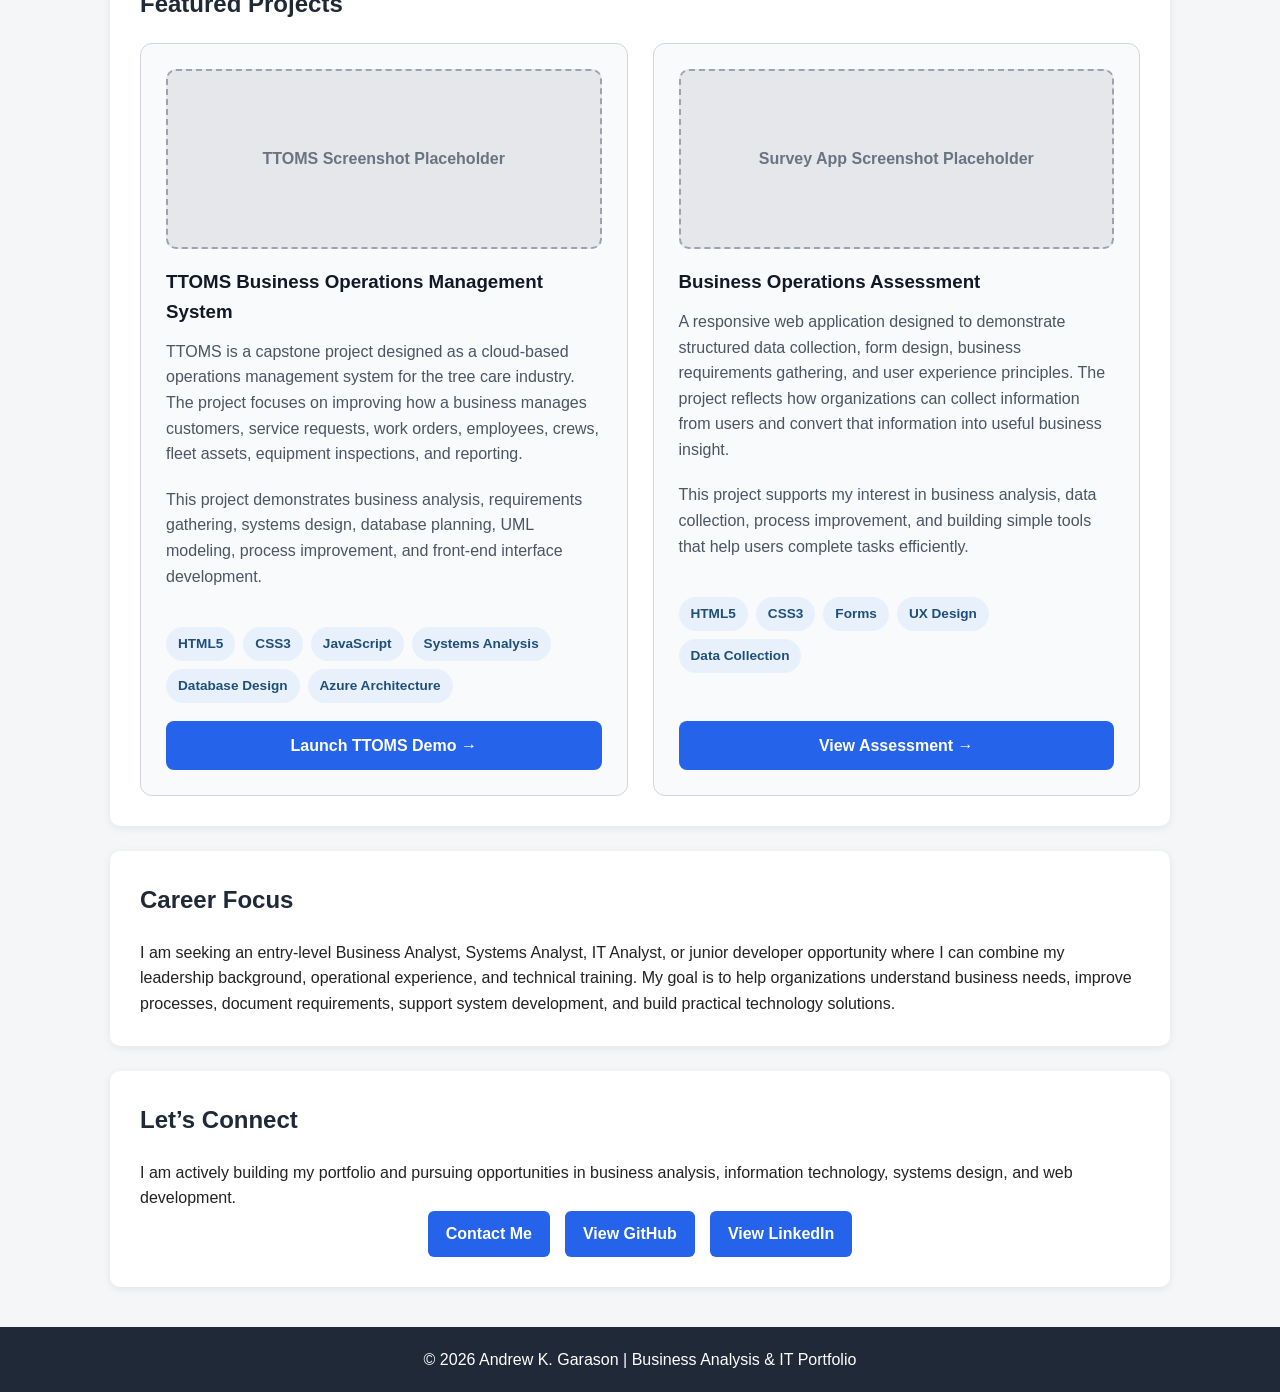
==== commit b4ec5825: "Revise index.html for updated portfolio content Updated the portfolio page content, including a new " ====
--- a/index.html
+++ b/index.html
@@ -3,7 +3,7 @@
 <head>
   <meta charset="UTF-8">
   <meta name="viewport" content="width=device-width, initial-scale=1.0">
-  <title>Andrew K. Garason</title>
+  <title>Andrew K. Garason | Portfolio</title>
   <link rel="stylesheet" href="style/style.css">
 </head>
 
@@ -11,16 +11,20 @@
 
   <header class="site-header">
     <div class="intro">
+
       <div class="profile-placeholder">
         <span>Photo Placeholder</span>
       </div>
 
+      <p class="intro-label">Business Analyst | IT Student | Operations Leader</p>
+
       <h1 class="intro-title">Andrew K. Garason</h1>
 
       <p class="intro-tagline">
-        Entry-level developer and business analyst candidate with a foundation in HTML, CSS,
-        JavaScript, Python, SQL, systems analysis, and database design. Backed by hands-on
-        operations leadership experience and focused on building practical business solutions.
+        Entry-level Business Analyst and developer candidate completing a B.S. in Information
+        Technology: Application and Database Development. I bring a unique background in
+        military leadership, operations management, systems analysis, database design, and
+        hands-on web development.
       </p>
 
       <div class="header-links">
@@ -28,6 +32,7 @@
         <a href="https://github.com/garason" target="_blank">GitHub</a>
         <a href="https://www.linkedin.com/in/andrew-garason-73822b82/" target="_blank">LinkedIn</a>
       </div>
+
     </div>
   </header>
 
@@ -36,26 +41,70 @@
     <section class="card">
       <h2>About Me</h2>
       <p>
-        I am completing my B.S. in Information Technology: Application and Database
-        Development. My background includes leadership, operations management, systems
-        analysis, and hands-on technical work. I am currently building projects that
-        combine business process improvement with web development and database design.
-      </p>
+        I am transitioning into Business Analysis and Information Technology after years of
+        leading teams, managing operations, solving complex problems, and improving daily
+        workflows in fast-paced environments. My background gives me a practical understanding
+        of how business processes work in the real world, while my education has helped me
+        develop the technical foundation needed to design and support information systems.
+      </p>
+
+      <p>
+        My current focus is on building practical solutions using HTML, CSS, JavaScript, Python,
+        SQL, systems analysis, database design, and cloud-based architecture concepts. I enjoy
+        breaking down business problems, identifying requirements, improving processes, and
+        turning ideas into usable technology solutions.
+      </p>
+    </section>
+
+    <section class="card">
+      <h2>Professional Background</h2>
+
+      <div class="highlight-grid">
+        <div class="highlight-card">
+          <h3>Military Leadership</h3>
+          <p>
+            13 years of U.S. Army experience as a senior NCO, leading people, managing
+            responsibilities, and solving mission-critical problems under pressure.
+          </p>
+        </div>
+
+        <div class="highlight-card">
+          <h3>Operations Management</h3>
+          <p>
+            Experience coordinating crews, equipment, schedules, safety requirements,
+            customer needs, and daily operational priorities.
+          </p>
+        </div>
+
+        <div class="highlight-card">
+          <h3>Technical Development</h3>
+          <p>
+            Building a foundation in web development, databases, systems design,
+            GitHub, SQL, Python, and business-focused technology solutions.
+          </p>
+        </div>
+      </div>
     </section>
 
     <section class="card">
       <h2>Technical Skills</h2>
 
       <div class="skills-grid">
-        <span>HTML</span>
-        <span>CSS</span>
+        <span>HTML5</span>
+        <span>CSS3</span>
         <span>JavaScript</span>
         <span>Python</span>
         <span>SQL</span>
         <span>GitHub</span>
-        <span>Visio</span>
+        <span>Database Design</span>
         <span>Systems Analysis</span>
-        <span>Database Design</span>
+        <span>Business Requirements</span>
+        <span>UML Diagrams</span>
+        <span>Microsoft Visio</span>
+        <span>Azure Concepts</span>
+        <span>Process Improvement</span>
+        <span>Technical Documentation</span>
+        <span>Data Collection</span>
       </div>
     </section>
 
@@ -72,9 +121,16 @@
           <h3>TTOMS Business Operations Management System</h3>
 
           <p>
-            A cloud-based operations management platform designed for the tree care
-            industry. TTOMS demonstrates business analysis, systems design, database
-            planning, process improvement, and responsive web interface development.
+            TTOMS is a capstone project designed as a cloud-based operations management
+            system for the tree care industry. The project focuses on improving how a business
+            manages customers, service requests, work orders, employees, crews, fleet assets,
+            equipment inspections, and reporting.
+          </p>
+
+          <p>
+            This project demonstrates business analysis, requirements gathering, systems design,
+            database planning, UML modeling, process improvement, and front-end interface
+            development.
           </p>
 
           <div class="tech-stack">
@@ -83,6 +139,7 @@
             <span>JavaScript</span>
             <span>Systems Analysis</span>
             <span>Database Design</span>
+            <span>Azure Architecture</span>
           </div>
 
           <a href="https://garason.github.io/TTOMS-Capstone/" target="_blank">
@@ -98,9 +155,16 @@
           <h3>Business Operations Assessment</h3>
 
           <p>
-            A responsive web application demonstrating business requirements gathering,
-            structured data collection, form design, validation, and user experience
-            principles used in business and data analysis.
+            A responsive web application designed to demonstrate structured data collection,
+            form design, business requirements gathering, and user experience principles.
+            The project reflects how organizations can collect information from users and
+            convert that information into useful business insight.
+          </p>
+
+          <p>
+            This project supports my interest in business analysis, data collection,
+            process improvement, and building simple tools that help users complete tasks
+            efficiently.
           </p>
 
           <div class="tech-stack">
@@ -119,10 +183,35 @@
       </div>
     </section>
 
+    <section class="card">
+      <h2>Career Focus</h2>
+      <p>
+        I am seeking an entry-level Business Analyst, Systems Analyst, IT Analyst, or
+        junior developer opportunity where I can combine my leadership background,
+        operational experience, and technical training. My goal is to help organizations
+        understand business needs, improve processes, document requirements, support
+        system development, and build practical technology solutions.
+      </p>
+    </section>
+
+    <section class="card contact-card">
+      <h2>Let’s Connect</h2>
+      <p>
+        I am actively building my portfolio and pursuing opportunities in business analysis,
+        information technology, systems design, and web development.
+      </p>
+
+      <div class="header-links">
+        <a href="mailto:andrew.garason@gmail.com">Contact Me</a>
+        <a href="https://github.com/garason" target="_blank">View GitHub</a>
+        <a href="https://www.linkedin.com/in/andrew-garason-73822b82/" target="_blank">View LinkedIn</a>
+      </div>
+    </section>
+
   </main>
 
   <footer class="site-footer">
-    <p>&copy; 2026 Andrew K. Garason</p>
+    <p>&copy; 2026 Andrew K. Garason | Business Analysis & IT Portfolio</p>
   </footer>
 
 </body>
--- a/style/style.css
+++ b/style/style.css
@@ -46,6 +46,35 @@
 .intro-tagline {
     font-size: 1.1rem;
     margin-bottom: 25px;
+}
+/* ==================================================
+   Profile Photo Placeholder
+   ================================================== */
+
+.profile-placeholder {
+    width: 150px;
+    height: 150px;
+    margin: 0 auto 25px;
+    border-radius: 50%;
+    border: 4px solid #ffffff;
+    background: #d1d5db;
+
+    display: flex;
+    align-items: center;
+    justify-content: center;
+
+    color: #4b5563;
+    font-weight: bold;
+    font-size: 0.9rem;
+    text-align: center;
+
+    overflow: hidden;
+}
+
+.profile-placeholder img {
+    width: 100%;
+    height: 100%;
+    object-fit: cover;
 }
 
 
@@ -174,6 +203,41 @@
     margin-bottom:20px;
 
 }
+/* ==================================================
+   Project Images
+   ================================================== */
+
+.project-image-placeholder {
+
+    width: 100%;
+    height: 180px;
+
+    margin-bottom: 18px;
+
+    background: #e5e7eb;
+
+    border: 2px dashed #9ca3af;
+
+    border-radius: 10px;
+
+    display: flex;
+    align-items: center;
+    justify-content: center;
+
+    color: #6b7280;
+    font-weight: bold;
+    text-align: center;
+
+    overflow: hidden;
+}
+
+.project-image-placeholder img {
+
+    width: 100%;
+    height: 100%;
+    object-fit: cover;
+
+}
 
 
 /* ==================================================
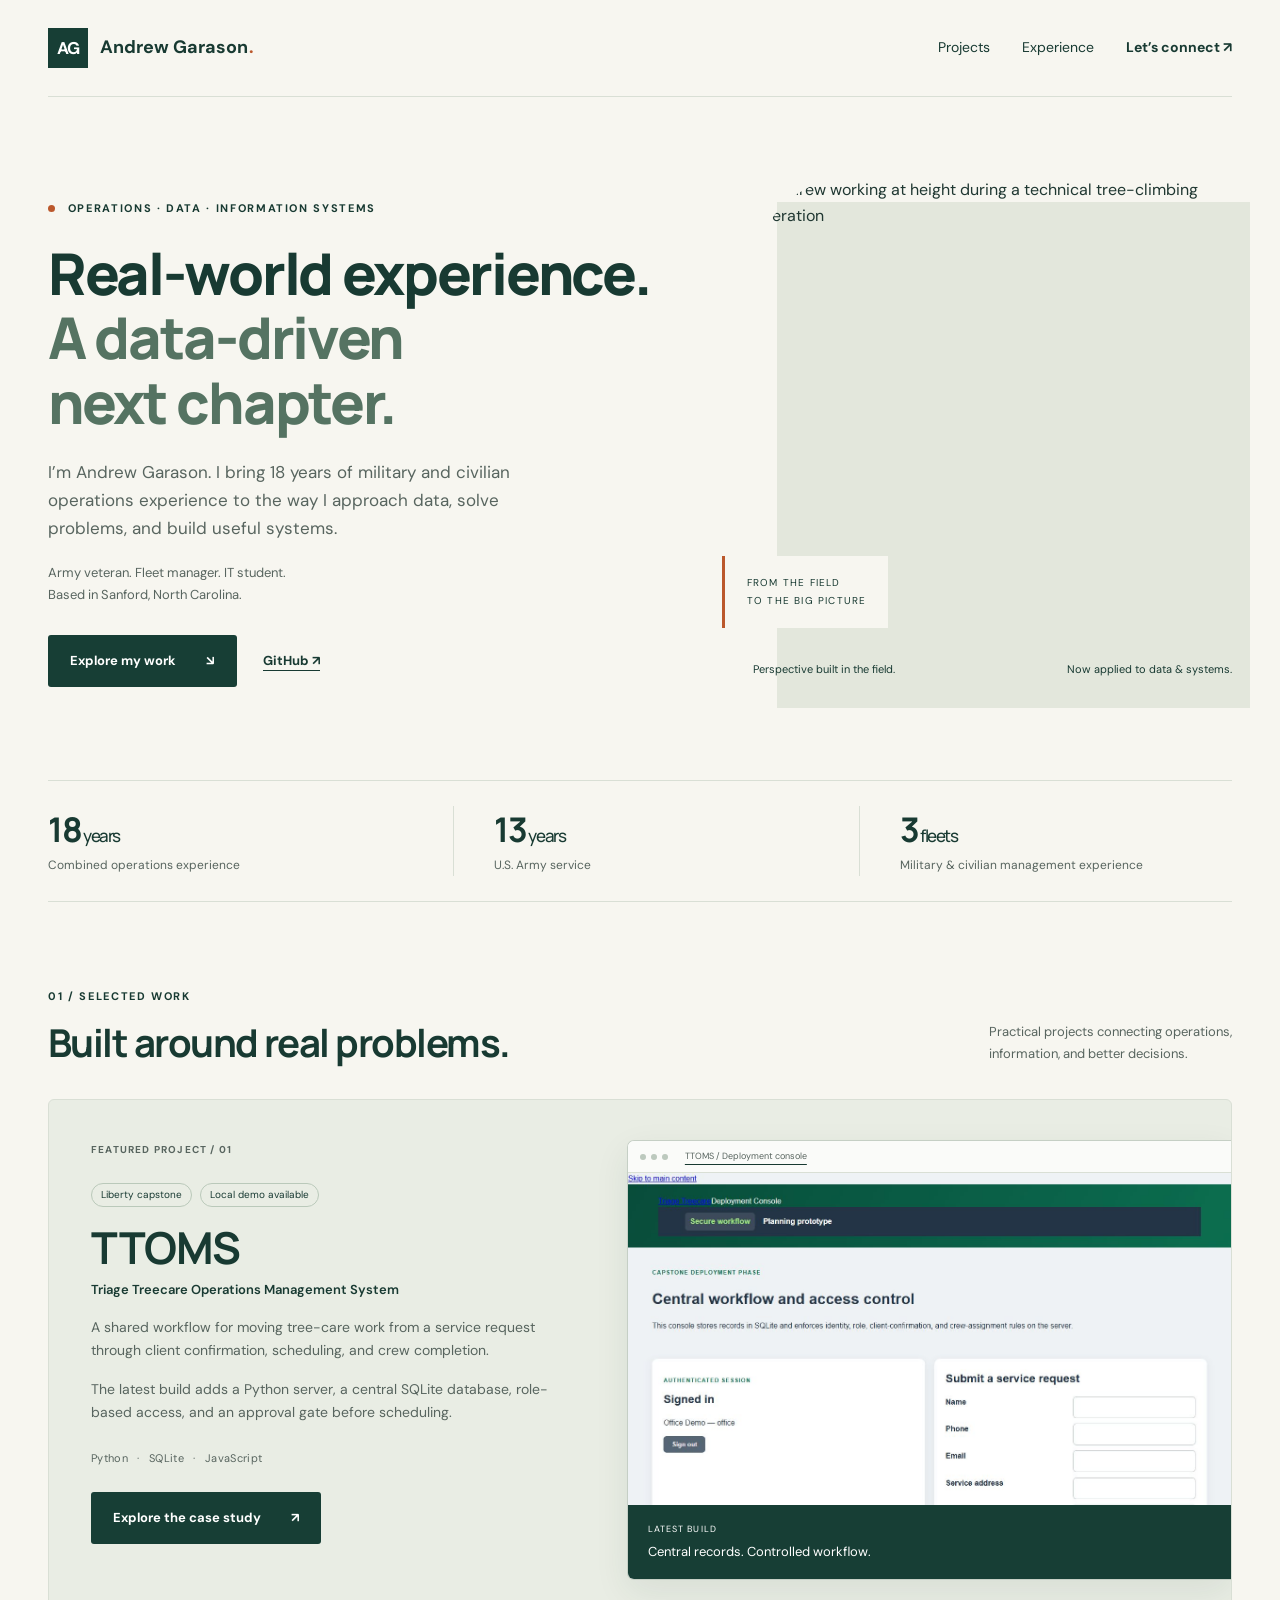
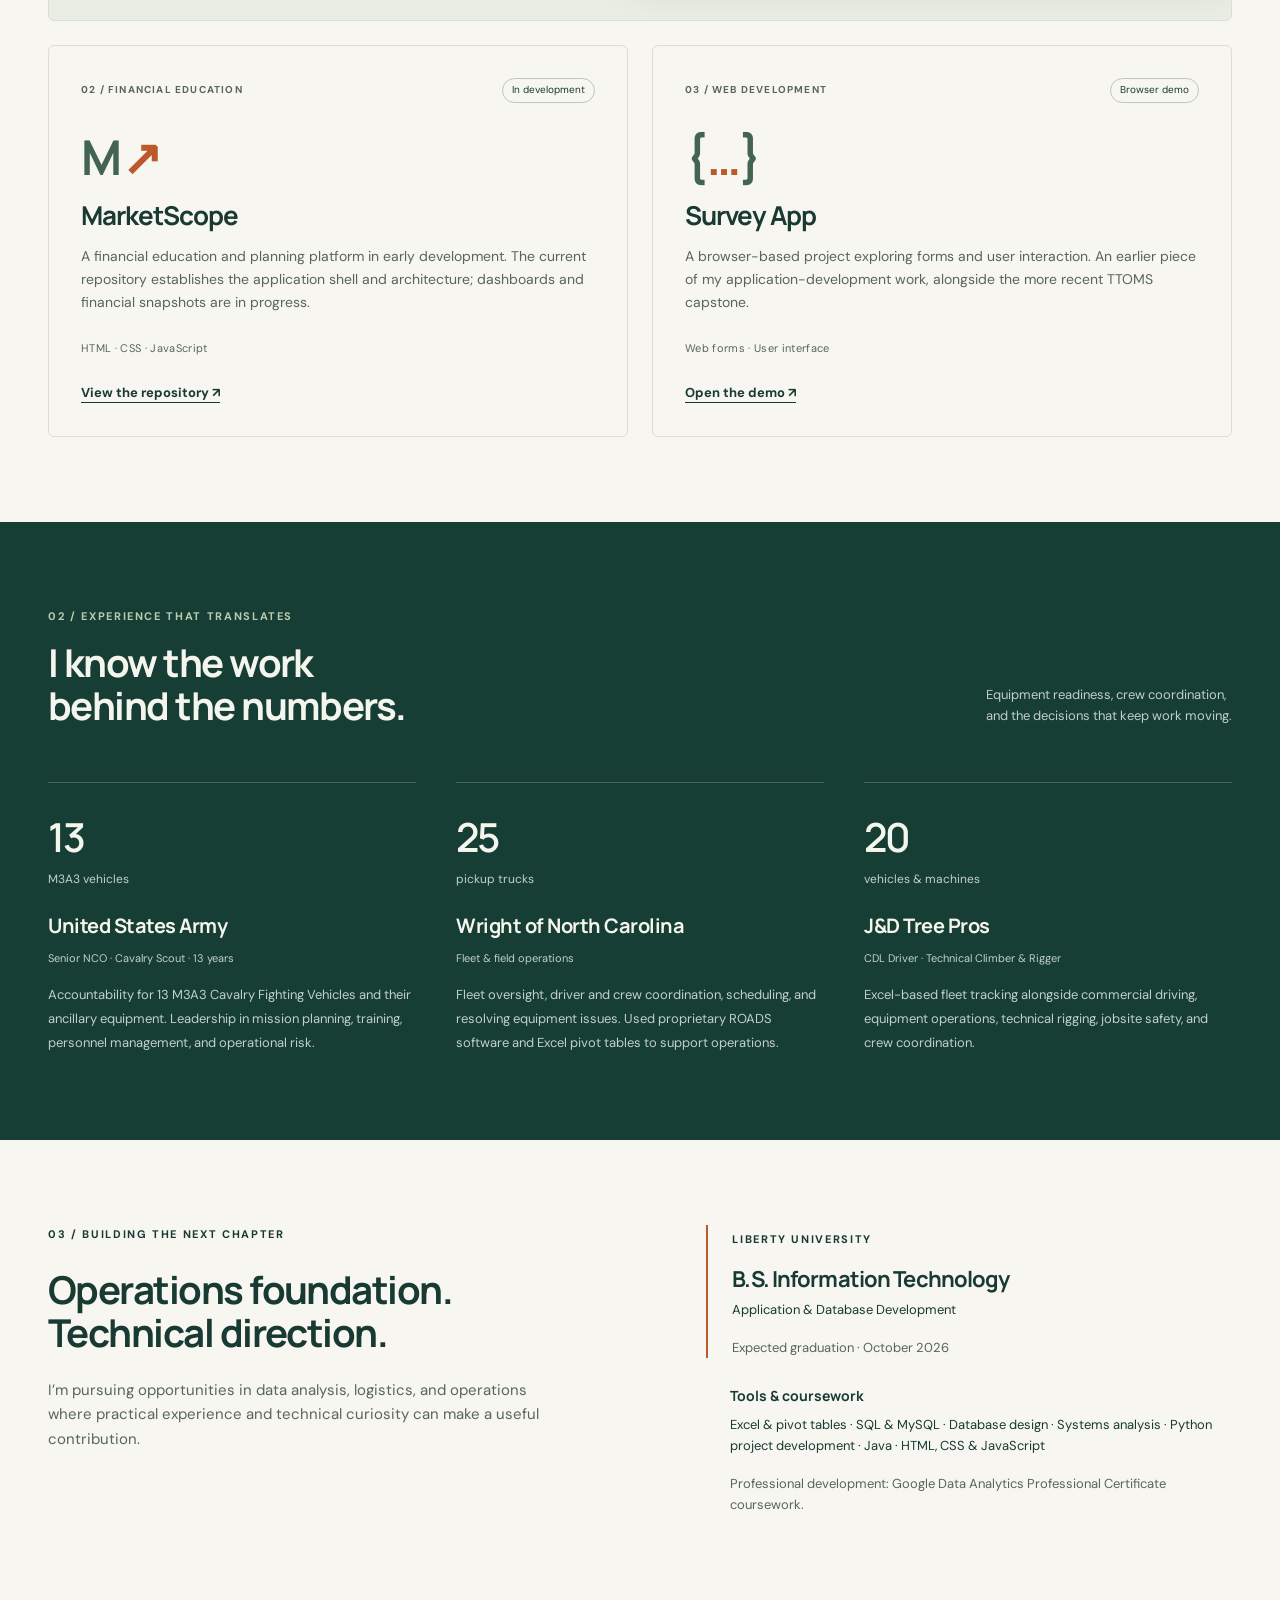
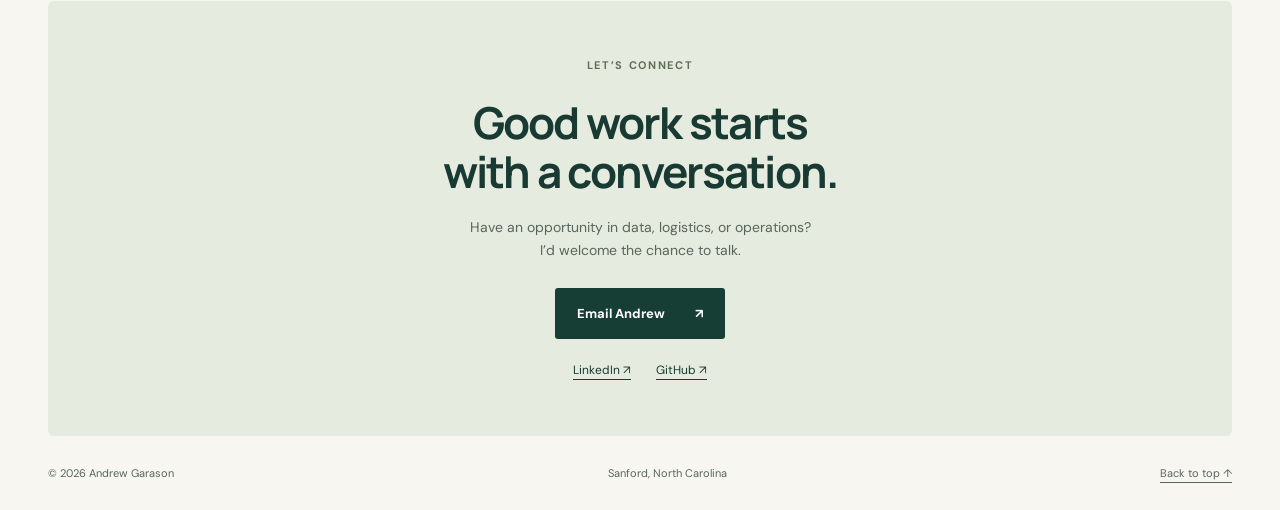
==== commit f36631f8: "Add files via upload" ====
--- a/index.html
+++ b/index.html
@@ -1,218 +1,12 @@
-<!DOCTYPE html>
-<html lang="en">
-<head>
-  <meta charset="UTF-8">
-  <meta name="viewport" content="width=device-width, initial-scale=1.0">
-  <title>Andrew K. Garason | Portfolio</title>
-  <link rel="stylesheet" href="style/style.css">
-</head>
-
-<body class="page">
-
-  <header class="site-header">
-    <div class="intro">
-
-      <div class="profile-placeholder">
-        <span>Photo Placeholder</span>
-      </div>
-
-      <p class="intro-label">Business Analyst | IT Student | Operations Leader</p>
-
-      <h1 class="intro-title">Andrew K. Garason</h1>
-
-      <p class="intro-tagline">
-        Entry-level Business Analyst and developer candidate completing a B.S. in Information
-        Technology: Application and Database Development. I bring a unique background in
-        military leadership, operations management, systems analysis, database design, and
-        hands-on web development.
-      </p>
-
-      <div class="header-links">
-        <a href="mailto:andrew.garason@gmail.com">Email Me</a>
-        <a href="https://github.com/garason" target="_blank">GitHub</a>
-        <a href="https://www.linkedin.com/in/andrew-garason-73822b82/" target="_blank">LinkedIn</a>
-      </div>
-
-    </div>
-  </header>
-
-  <main class="content">
-
-    <section class="card">
-      <h2>About Me</h2>
-      <p>
-        I am transitioning into Business Analysis and Information Technology after years of
-        leading teams, managing operations, solving complex problems, and improving daily
-        workflows in fast-paced environments. My background gives me a practical understanding
-        of how business processes work in the real world, while my education has helped me
-        develop the technical foundation needed to design and support information systems.
-      </p>
-
-      <p>
-        My current focus is on building practical solutions using HTML, CSS, JavaScript, Python,
-        SQL, systems analysis, database design, and cloud-based architecture concepts. I enjoy
-        breaking down business problems, identifying requirements, improving processes, and
-        turning ideas into usable technology solutions.
-      </p>
-    </section>
-
-    <section class="card">
-      <h2>Professional Background</h2>
-
-      <div class="highlight-grid">
-        <div class="highlight-card">
-          <h3>Military Leadership</h3>
-          <p>
-            13 years of U.S. Army experience as a senior NCO, leading people, managing
-            responsibilities, and solving mission-critical problems under pressure.
-          </p>
-        </div>
-
-        <div class="highlight-card">
-          <h3>Operations Management</h3>
-          <p>
-            Experience coordinating crews, equipment, schedules, safety requirements,
-            customer needs, and daily operational priorities.
-          </p>
-        </div>
-
-        <div class="highlight-card">
-          <h3>Technical Development</h3>
-          <p>
-            Building a foundation in web development, databases, systems design,
-            GitHub, SQL, Python, and business-focused technology solutions.
-          </p>
-        </div>
-      </div>
-    </section>
-
-    <section class="card">
-      <h2>Technical Skills</h2>
-
-      <div class="skills-grid">
-        <span>HTML5</span>
-        <span>CSS3</span>
-        <span>JavaScript</span>
-        <span>Python</span>
-        <span>SQL</span>
-        <span>GitHub</span>
-        <span>Database Design</span>
-        <span>Systems Analysis</span>
-        <span>Business Requirements</span>
-        <span>UML Diagrams</span>
-        <span>Microsoft Visio</span>
-        <span>Azure Concepts</span>
-        <span>Process Improvement</span>
-        <span>Technical Documentation</span>
-        <span>Data Collection</span>
-      </div>
-    </section>
-
-    <section class="card">
-      <h2>Featured Projects</h2>
-
-      <div class="project-grid">
-
-        <article class="project-card">
-          <div class="project-image-placeholder">
-            <span>TTOMS Screenshot Placeholder</span>
-          </div>
-
-          <h3>TTOMS Business Operations Management System</h3>
-
-          <p>
-            TTOMS is a capstone project designed as a cloud-based operations management
-            system for the tree care industry. The project focuses on improving how a business
-            manages customers, service requests, work orders, employees, crews, fleet assets,
-            equipment inspections, and reporting.
-          </p>
-
-          <p>
-            This project demonstrates business analysis, requirements gathering, systems design,
-            database planning, UML modeling, process improvement, and front-end interface
-            development.
-          </p>
-
-          <div class="tech-stack">
-            <span>HTML5</span>
-            <span>CSS3</span>
-            <span>JavaScript</span>
-            <span>Systems Analysis</span>
-            <span>Database Design</span>
-            <span>Azure Architecture</span>
-          </div>
-
-          <a href="https://garason.github.io/TTOMS-Capstone/" target="_blank">
-            Launch TTOMS Demo →
-          </a>
-        </article>
-
-        <article class="project-card">
-          <div class="project-image-placeholder">
-            <span>Survey App Screenshot Placeholder</span>
-          </div>
-
-          <h3>Business Operations Assessment</h3>
-
-          <p>
-            A responsive web application designed to demonstrate structured data collection,
-            form design, business requirements gathering, and user experience principles.
-            The project reflects how organizations can collect information from users and
-            convert that information into useful business insight.
-          </p>
-
-          <p>
-            This project supports my interest in business analysis, data collection,
-            process improvement, and building simple tools that help users complete tasks
-            efficiently.
-          </p>
-
-          <div class="tech-stack">
-            <span>HTML5</span>
-            <span>CSS3</span>
-            <span>Forms</span>
-            <span>UX Design</span>
-            <span>Data Collection</span>
-          </div>
-
-          <a href="https://garason.github.io/survey-app/" target="_blank">
-            View Assessment →
-          </a>
-        </article>
-
-      </div>
-    </section>
-
-    <section class="card">
-      <h2>Career Focus</h2>
-      <p>
-        I am seeking an entry-level Business Analyst, Systems Analyst, IT Analyst, or
-        junior developer opportunity where I can combine my leadership background,
-        operational experience, and technical training. My goal is to help organizations
-        understand business needs, improve processes, document requirements, support
-        system development, and build practical technology solutions.
-      </p>
-    </section>
-
-    <section class="card contact-card">
-      <h2>Let’s Connect</h2>
-      <p>
-        I am actively building my portfolio and pursuing opportunities in business analysis,
-        information technology, systems design, and web development.
-      </p>
-
-      <div class="header-links">
-        <a href="mailto:andrew.garason@gmail.com">Contact Me</a>
-        <a href="https://github.com/garason" target="_blank">View GitHub</a>
-        <a href="https://www.linkedin.com/in/andrew-garason-73822b82/" target="_blank">View LinkedIn</a>
-      </div>
-    </section>
-
-  </main>
-
-  <footer class="site-footer">
-    <p>&copy; 2026 Andrew K. Garason | Business Analysis & IT Portfolio</p>
-  </footer>
-
-</body>
-</html>
+<!doctype html>
+<html lang="en"><head><meta charset="utf-8"><meta name="viewport" content="width=device-width,initial-scale=1"><title>Andrew Garason | Operations, Data & Systems</title><meta name="description" content="Andrew Garason: 18 years of military and civilian operations experience, building skills in data analysis and information systems. Explore projects and fleet management experience."><link rel="stylesheet" href="style/style.css"><meta name="theme-color" content="#173e35"></head>
+<body><a class="skip" href="#main">Skip to content</a>
+<header class="site-header wrap"><a class="brand" href="./" aria-label="Andrew Garason home"><span class="monogram">AG</span> Andrew Garason<span class="brand-dot">.</span></a><nav aria-label="Main navigation"><a href="#projects">Projects</a><a href="#experience">Experience</a><a href="#contact">Let’s connect <span aria-hidden="true">↗</span></a></nav></header>
+<main id="main"><section class="hero wrap"><div class="hero-copy"><p class="eyebrow"><span class="status-dot"></span> Operations · Data · Information systems</p><h1>Real-world experience.<br><em>A data-driven<br>next chapter.</em></h1><p class="intro">I’m Andrew Garason. I bring 18 years of military and civilian operations experience to the way I approach data, solve problems, and build useful systems.</p><p class="hero-detail">Army veteran. Fleet manager. IT student.<br>Based in Sanford, North Carolina.</p><div class="actions"><a class="button" href="#projects">Explore my work <span aria-hidden="true">↘</span></a><a class="text-link" href="https://github.com/garason">GitHub <span aria-hidden="true">↗</span></a></div></div><figure class="hero-photo"><img src="images/andrew.jpg" alt="Andrew working at height during a technical tree-climbing operation" width="770" height="770" fetchpriority="high"><figcaption><span>Perspective built in the field.</span><span>Now applied to data & systems.</span></figcaption><div class="photo-label" aria-hidden="true">FROM THE FIELD<br>TO THE BIG PICTURE</div></figure></section>
+<div class="metrics wrap" aria-label="Experience at a glance"><div><strong>18<span> years</span></strong><p>Combined operations experience</p></div><div><strong>13<span> years</span></strong><p>U.S. Army service</p></div><div><strong>3<span> fleets</span></strong><p>Military & civilian management experience</p></div></div>
+<section id="projects" class="section wrap"><div class="section-heading"><div><p class="eyebrow">01 / Selected work</p><h2>Built around real problems.</h2></div><p>Practical projects connecting operations,<br>information, and better decisions.</p></div>
+<article class="featured"><div class="project-copy"><p class="project-number">FEATURED PROJECT / 01</p><div class="tags"><span>Liberty capstone</span><span>Local demo available</span></div><h3>TTOMS</h3><p class="project-subtitle">Triage Treecare Operations Management System</p><p>A shared workflow for moving tree-care work from a service request through client confirmation, scheduling, and crew completion.</p><p>The latest build adds a Python server, a central SQLite database, role-based access, and an approval gate before scheduling.</p><div class="tech">Python <span>·</span> SQLite <span>·</span> JavaScript</div><a class="button" href="projects/ttoms.html">Explore the case study <span aria-hidden="true">↗</span></a></div><a class="project-preview" href="projects/ttoms.html" aria-label="Explore the TTOMS case study"><div class="window-bar"><span></span><span></span><span></span><small>TTOMS / Deployment console</small></div><img src="images/ttoms-scheduling.png" width="1279" height="2507" alt="TTOMS console showing an authenticated office session and a scheduled demonstration work order" loading="lazy"><div class="preview-caption">LATEST BUILD <span>Central records. Controlled workflow.</span></div></a></article>
+<div class="project-grid"><article class="project-card"><div class="card-top"><span class="project-number">02 / FINANCIAL EDUCATION</span><span class="status">In development</span></div><div class="project-icon" aria-hidden="true">M<span>↗</span></div><h3>MarketScope</h3><p>A financial education and planning platform in early development. The current repository establishes the application shell and architecture; dashboards and financial snapshots are in progress.</p><p class="tech">HTML · CSS · JavaScript</p><a class="text-link" href="https://github.com/Garason/MarketScope">View the repository <span aria-hidden="true">↗</span></a></article><article class="project-card"><div class="card-top"><span class="project-number">03 / WEB DEVELOPMENT</span><span class="status">Browser demo</span></div><div class="project-icon" aria-hidden="true">{<span>…</span>}</div><h3>Survey App</h3><p>A browser-based project exploring forms and user interaction. An earlier piece of my application-development work, alongside the more recent TTOMS capstone.</p><p class="tech">Web forms · User interface</p><a class="text-link" href="https://garason.github.io/survey-app/">Open the demo <span aria-hidden="true">↗</span></a></article></div></section>
+<section id="experience" class="experience"><div class="wrap section"><div class="section-heading"><div><p class="eyebrow">02 / Experience that translates</p><h2>I know the work<br>behind the numbers.</h2></div><p>Equipment readiness, crew coordination,<br>and the decisions that keep work moving.</p></div><div class="experience-grid"><article><p class="fleet-number">13 <span>M3A3 vehicles</span></p><h3>United States Army</h3><p class="role">Senior NCO · Cavalry Scout · 13 years</p><p>Accountability for 13 M3A3 Cavalry Fighting Vehicles and their ancillary equipment. Leadership in mission planning, training, personnel management, and operational risk.</p></article><article><p class="fleet-number">25 <span>pickup trucks</span></p><h3>Wright of North Carolina</h3><p class="role">Fleet & field operations</p><p>Fleet oversight, driver and crew coordination, scheduling, and resolving equipment issues. Used proprietary ROADS software and Excel pivot tables to support operations.</p></article><article><p class="fleet-number">20 <span>vehicles & machines</span></p><h3>J&D Tree Pros</h3><p class="role">CDL Driver · Technical Climber & Rigger</p><p>Excel-based fleet tracking alongside commercial driving, equipment operations, technical rigging, jobsite safety, and crew coordination.</p></article></div></div></section>
+<section class="section wrap education"><div><p class="eyebrow">03 / Building the next chapter</p><h2>Operations foundation.<br>Technical direction.</h2><p class="intro">I’m pursuing opportunities in data analysis, logistics, and operations where practical experience and technical curiosity can make a useful contribution.</p></div><div><div class="education-card"><span class="eyebrow">Liberty University</span><h3>B.S. Information Technology</h3><p>Application & Database Development</p><p class="muted">Expected graduation · October 2026</p></div><div class="skills"><h3>Tools & coursework</h3><p>Excel & pivot tables · SQL & MySQL · Database design · Systems analysis · Python project development · Java · HTML, CSS & JavaScript</p><p class="muted">Professional development: Google Data Analytics Professional Certificate coursework.</p></div></div></section>
+<section id="contact" class="contact wrap"><p class="eyebrow">Let’s connect</p><h2>Good work starts<br>with a conversation.</h2><p>Have an opportunity in data, logistics, or operations?<br>I’d welcome the chance to talk.</p><a class="button light" href="mailto:andrew.garason@gmail.com">Email Andrew <span aria-hidden="true">↗</span></a><div class="contact-links"><a href="https://www.linkedin.com/in/andrew-garason-73822b82/">LinkedIn ↗</a><a href="https://github.com/garason">GitHub ↗</a></div></section></main><footer class="wrap"><span>© 2026 Andrew Garason</span><span>Sanford, North Carolina</span><a href="#main">Back to top ↑</a></footer></body></html>
--- a/style/style.css
+++ b/style/style.css
@@ -1,348 +1,3 @@
-/* ==================================================
-   Andrew Garason Portfolio
-   style.css
-   ================================================== */
-
-
-/* ==================================================
-   Global Styles
-   ================================================== */
-
-* {
-    box-sizing: border-box;
-    margin: 0;
-    padding: 0;
-}
-
-body {
-    font-family: Arial, Helvetica, sans-serif;
-    background: #f4f6f8;
-    color: #222;
-    line-height: 1.6;
-}
-
-
-/* ==================================================
-   Header
-   ================================================== */
-
-.site-header {
-    background: #1f2937;
-    color: white;
-    padding: 60px 20px;
-    text-align: center;
-}
-
-.intro {
-    max-width: 900px;
-    margin: auto;
-}
-
-.intro-title {
-    font-size: 2.8rem;
-    margin-bottom: 15px;
-}
-
-.intro-tagline {
-    font-size: 1.1rem;
-    margin-bottom: 25px;
-}
-/* ==================================================
-   Profile Photo Placeholder
-   ================================================== */
-
-.profile-placeholder {
-    width: 150px;
-    height: 150px;
-    margin: 0 auto 25px;
-    border-radius: 50%;
-    border: 4px solid #ffffff;
-    background: #d1d5db;
-
-    display: flex;
-    align-items: center;
-    justify-content: center;
-
-    color: #4b5563;
-    font-weight: bold;
-    font-size: 0.9rem;
-    text-align: center;
-
-    overflow: hidden;
-}
-
-.profile-placeholder img {
-    width: 100%;
-    height: 100%;
-    object-fit: cover;
-}
-
-
-/* ==================================================
-   Navigation Buttons
-   ================================================== */
-
-.header-links {
-    display: flex;
-    justify-content: center;
-    flex-wrap: wrap;
-    gap: 15px;
-}
-
-.header-links a {
-    text-decoration: none;
-    background: #2563eb;
-    color: white;
-    padding: 10px 18px;
-    border-radius: 6px;
-    font-weight: bold;
-    transition: .25s;
-}
-
-.header-links a:hover {
-    background: #1d4ed8;
-}
-
-
-/* ==================================================
-   Main Content
-   ================================================== */
-
-.content {
-    max-width: 1100px;
-    margin: 30px auto;
-    padding: 0 20px;
-}
-
-
-/* ==================================================
-   Cards
-   ================================================== */
-
-.card {
-    background: white;
-    padding: 30px;
-    margin-bottom: 25px;
-    border-radius: 10px;
-    box-shadow: 0 2px 8px rgba(0,0,0,.08);
-}
-
-.card h2 {
-    margin-bottom: 20px;
-    color: #1f2937;
-}
-
-
-/* ==================================================
-   Skills
-   ================================================== */
-
-.skills-grid {
-    display: flex;
-    flex-wrap: wrap;
-    gap: 12px;
-}
-
-.skills-grid span {
-    background: #e5e7eb;
-    padding: 10px 14px;
-    border-radius: 6px;
-    font-weight: bold;
-}
-
-
-/* ==================================================
-   Featured Projects
-   ================================================== */
-
-.project-grid {
-    display: grid;
-    grid-template-columns: repeat(auto-fit,minmax(320px,1fr));
-    gap: 25px;
-}
-
-.project-card {
-
-    display: flex;
-    flex-direction: column;
-    justify-content: space-between;
-
-    background: #f9fafb;
-
-    border: 1px solid #d1d5db;
-
-    border-radius: 12px;
-
-    padding: 25px;
-
-    min-height: 360px;
-
-    transition: .25s;
-}
-
-.project-card:hover {
-
-    transform: translateY(-6px);
-
-    box-shadow: 0 10px 30px rgba(0,0,0,.10);
-
-}
-
-.project-card h3 {
-
-    color:#111827;
-
-    margin-bottom:12px;
-
-}
-
-.project-card p {
-
-    color:#4b5563;
-
-    margin-bottom:20px;
-
-}
-/* ==================================================
-   Project Images
-   ================================================== */
-
-.project-image-placeholder {
-
-    width: 100%;
-    height: 180px;
-
-    margin-bottom: 18px;
-
-    background: #e5e7eb;
-
-    border: 2px dashed #9ca3af;
-
-    border-radius: 10px;
-
-    display: flex;
-    align-items: center;
-    justify-content: center;
-
-    color: #6b7280;
-    font-weight: bold;
-    text-align: center;
-
-    overflow: hidden;
-}
-
-.project-image-placeholder img {
-
-    width: 100%;
-    height: 100%;
-    object-fit: cover;
-
-}
-
-
-/* ==================================================
-   Technology Badges
-   ================================================== */
-
-.tech-stack {
-
-    display:flex;
-
-    flex-wrap:wrap;
-
-    gap:8px;
-
-    margin:18px 0;
-
-}
-
-.tech-stack span{
-
-    background:#e8f1fb;
-
-    color:#1f4e79;
-
-    padding:6px 12px;
-
-    border-radius:25px;
-
-    font-size:.85rem;
-
-    font-weight:600;
-
-}
-
-
-/* ==================================================
-   Project Buttons
-   ================================================== */
-
-.project-card a{
-
-    margin-top:auto;
-
-    display:inline-block;
-
-    text-align:center;
-
-    text-decoration:none;
-
-    background:#2563eb;
-
-    color:white;
-
-    padding:12px;
-
-    border-radius:8px;
-
-    font-weight:bold;
-
-    transition:.25s;
-
-}
-
-.project-card a:hover{
-
-    background:#1d4ed8;
-
-}
-
-
-/* ==================================================
-   Footer
-   ================================================== */
-
-.site-footer{
-
-    background:#1f2937;
-
-    color:white;
-
-    text-align:center;
-
-    padding:20px;
-
-    margin-top:40px;
-
-}
-
-
-/* ==================================================
-   Responsive
-   ================================================== */
-
-@media (max-width:768px){
-
-    .intro-title{
-
-        font-size:2.1rem;
-
-    }
-
-    .project-grid{
-
-        grid-template-columns:1fr;
-
-    }
-
-}
+@import url('https://fonts.googleapis.com/css2?family=DM+Sans:wght@400;500;600;700&family=Manrope:wght@400;500;600;700;800&display=swap');
+:root{--paper:#f7f6f0;--ink:#183a32;--muted:#58655f;--line:#d9dfd5;--accent:#bb582c;--green:#173e35}*{box-sizing:border-box}html{scroll-behavior:smooth;scroll-padding-top:30px}body{margin:0;background:var(--paper);color:var(--ink);font:16px/1.65 'DM Sans',sans-serif}a{color:inherit;text-underline-offset:5px}img{max-width:100%;display:block}h1,h2,h3,p,figure{margin:0}h1,h2,h3{font-family:Manrope,sans-serif;line-height:1.12;letter-spacing:-.04em}p+p{margin-top:16px}.wrap{max-width:1200px;width:calc(100% - 96px);margin-inline:auto}.site-header{display:flex;justify-content:space-between;align-items:center;padding:28px 0;border-bottom:1px solid var(--line)}.brand{display:flex;align-items:center;font-weight:700;font-size:18px;text-decoration:none;gap:12px}.brand-dot{color:var(--accent);margin-left:-11px}.monogram{background:var(--green);color:white;padding:6px 9px;font-size:17px;letter-spacing:-1px}nav{display:flex;gap:32px;font-size:14px}nav a{text-decoration:none}nav a:last-child{font-weight:700}a:hover{text-decoration:underline}.hero{display:grid;grid-template-columns:1.25fr 1fr;gap:70px;padding-top:80px;padding-bottom:72px;align-items:center}.eyebrow{font-size:11px;letter-spacing:.15em;text-transform:uppercase;font-weight:700;margin-bottom:24px}.status-dot{display:inline-block;width:7px;height:7px;background:var(--accent);border-radius:50%;margin-right:8px}h1{font-size:clamp(38px,4.5vw,60px);font-weight:800;line-height:1.12}h1 em{font-style:normal;color:#557362}.intro{font-size:17px;color:var(--muted);max-width:520px;margin-top:24px}.hero-detail{font-size:13px;color:var(--muted);margin-top:20px}.actions{display:flex;gap:26px;align-items:center;margin-top:30px}.button{display:inline-flex;align-items:center;justify-content:space-between;gap:30px;background:var(--green);color:white;text-decoration:none;padding:15px 22px;font-size:13px;font-weight:700;border-radius:3px}.button:hover{background:#2d594b;text-decoration:none}.text-link{font-size:13px;font-weight:700}.hero-photo{position:relative;padding:0 0 30px 16px}.hero-photo:before{content:'';position:absolute;background:#e3e7dc;inset:25px -18px 0 40px;z-index:-1}.hero-photo img{width:100%;height:470px;object-fit:cover;object-position:42% 50%;border-radius:100px 3px 3px 3px;filter:saturate(.7)}.hero-photo figcaption{font-size:11px;display:flex;justify-content:space-between;gap:10px;margin-top:13px}.photo-label{position:absolute;bottom:80px;left:-15px;background:var(--paper);padding:18px 22px;font-size:10px;letter-spacing:.12em;line-height:1.8;border-left:3px solid var(--accent)}.metrics{display:grid;grid-template-columns:repeat(3,1fr);border-top:1px solid var(--line);border-bottom:1px solid var(--line);padding:25px 0;gap:32px}.metrics>div+div{border-left:1px solid var(--line);padding-left:40px}.metrics strong{font:700 34px Manrope,sans-serif;letter-spacing:-.04em}.metrics strong span{font-size:17px;font-weight:500}.metrics p{font-size:12px;color:var(--muted);margin-top:4px}.section{padding-top:85px;padding-bottom:85px}.section-heading{display:flex;justify-content:space-between;gap:30px;align-items:end;margin-bottom:35px}.section-heading .eyebrow{margin-bottom:16px}h2{font-size:clamp(29px,3vw,40px);font-weight:700}.section-heading>p{color:var(--muted);font-size:13px}.featured{display:grid;grid-template-columns:1fr 1.1fr;background:#e9ede4;border:1px solid var(--line);border-radius:6px;overflow:hidden}.project-copy{padding:42px}.project-number{font-size:10px;letter-spacing:.12em;font-weight:700;color:var(--muted)}.tags{display:flex;gap:8px;flex-wrap:wrap;margin-top:24px}.tags span,.status{font-size:10px;border:1px solid #bac9ba;border-radius:20px;padding:3px 9px}.project-copy h3{font-size:44px;margin:16px 0 8px}.project-subtitle{font-weight:600;font-size:13px;line-height:1.5}.project-copy>p:not(.project-number):not(.project-subtitle){color:var(--muted);font-size:14px}.tech{font-size:11px;letter-spacing:.03em;color:var(--muted);margin:25px 0}.tech span{padding:0 6px}.project-preview{align-self:center;position:relative;display:block;background:#fff;margin:40px 0 40px 15px;box-shadow:0 12px 35px #15382c15;border:1px solid #c5cfc5;border-right:0;border-radius:7px 0 0 7px;overflow:hidden;height:440px}.project-preview>img{width:100%;height:auto}.window-bar{height:32px;background:#fafbf9;display:flex;align-items:center;gap:5px;padding:0 12px;border-bottom:1px solid var(--line)}.window-bar>span{width:6px;height:6px;background:#bcc9be;border-radius:50%}.window-bar small{margin-left:12px;font-size:9px;color:var(--muted)}.preview-caption{position:absolute;bottom:0;left:0;right:0;padding:17px 20px;background:var(--green);color:white;font-size:9px;letter-spacing:.12em}.preview-caption span{display:block;font-size:13px;letter-spacing:0;margin-top:4px}.project-grid{display:grid;grid-template-columns:1fr 1fr;gap:24px;margin-top:24px}.project-card{padding:32px;border:1px solid var(--line);border-radius:6px;display:flex;flex-direction:column;align-items:start}.card-top{display:flex;justify-content:space-between;gap:10px;width:100%;align-items:center}.project-icon{font:700 48px Manrope,sans-serif;color:#426451;margin:30px 0 20px;line-height:1}.project-icon span{color:var(--accent)}.project-card h3{font-size:26px;margin-bottom:15px}.project-card>p:not(.tech){font-size:14px;color:var(--muted)}.project-card .text-link{margin-top:auto}.experience{background:var(--green);color:#f4f5ec}.experience .eyebrow{color:#baccad}.experience .section-heading>p{color:#c1d0c7}.experience-grid{display:grid;grid-template-columns:repeat(3,1fr);gap:40px;margin-top:55px}.experience-grid article{border-top:1px solid #ffffff35;padding-top:26px}.fleet-number{font:600 40px Manrope,sans-serif;margin-bottom:28px;letter-spacing:-.05em}.fleet-number span{display:block;font:400 12px 'DM Sans',sans-serif;letter-spacing:0;color:#c1d0c7;margin-top:7px}.experience h3{font-size:20px;letter-spacing:-.025em}.experience .role{color:#c1d0c7;font-size:11px;margin-top:12px}.experience article>p:last-child{color:#c1d0c7;font-size:13px;line-height:1.85}.education{display:grid;grid-template-columns:1.1fr 1fr;gap:80px}.education .intro{font-size:15px}.education-card{border-left:2px solid var(--accent);padding-left:24px}.education-card h3{font-size:22px;margin-top:15px;margin-bottom:8px}.education-card p{font-size:13px}.muted{color:var(--muted)}.skills{margin-top:30px;padding-left:24px}.skills h3{font-size:14px;letter-spacing:0;margin-bottom:10px}.skills p{font-size:13px}.contact{background:#e6ebdf;padding:55px;text-align:center;border-radius:6px}.contact .eyebrow{color:#626f58}.contact h2{font-size:44px}.contact p:not(.eyebrow){color:var(--muted);font-size:14px;margin:20px 0 25px}.contact-links{display:flex;gap:25px;justify-content:center;font-size:12px;margin-top:22px}footer{display:flex;justify-content:space-between;gap:20px;padding:28px 0;color:var(--muted);font-size:11px}.skip{position:absolute;top:-100px;left:15px;background:white;padding:12px;z-index:10}.skip:focus{top:10px}:focus-visible{outline:3px solid var(--accent);outline-offset:5px}.case-hero{padding:65px 0 45px;max-width:850px}.case-hero h1{font-size:54px}.case-hero .intro{max-width:750px}.case-grid{display:grid;grid-template-columns:1fr 1fr;gap:45px}.case-grid h2{font-size:26px;margin-bottom:20px}.case-grid p,.case-grid li{font-size:15px;color:var(--muted)}.case-grid ul{padding-left:20px}.case-note{padding:22px;border-left:3px solid var(--accent);background:#e9ede4;margin:30px 0}.case-evidence{max-width:800px;margin:45px auto}.case-evidence img{border:1px solid var(--line);border-radius:5px}.case-evidence figcaption{font-size:12px;color:var(--muted);margin-top:14px}.workflow{display:flex;flex-wrap:wrap;gap:8px;margin:28px 0}.workflow span{border:1px solid var(--line);padding:10px 15px;font-size:12px;background:white}code{background:#e4e9de;padding:2px 5px;overflow-wrap:anywhere}
+@media(min-width:1500px){.hero-photo img{height:490px}}@media(max-width:950px){.wrap{width:calc(100% - 48px)}.hero{gap:35px}.hero-photo img{height:400px}.hero-photo figcaption{display:block}.hero-photo figcaption span{display:block}.project-copy{padding:28px}.education{gap:35px}.card-top{align-items:start;flex-direction:column}.experience-grid{gap:25px}.metrics>div+div{padding-left:24px}}@media(max-width:650px){.wrap{width:calc(100% - 40px)}.site-header{padding:20px 0;align-items:start;gap:20px}.brand{font-size:14px;gap:7px}.brand-dot{margin-left:-7px}.monogram{font-size:14px}nav{gap:14px;flex-wrap:wrap;font-size:11px;justify-content:end;max-width:155px}.hero{grid-template-columns:1fr;padding-top:45px;padding-bottom:35px;gap:35px}h1{font-size:42px}.eyebrow{font-size:9px;letter-spacing:.12em}.hero-photo{max-width:430px;width:100%;padding-left:10px}.hero-photo img{height:350px;border-top-left-radius:70px}.hero-photo:before{right:0}.hero-photo figcaption{display:flex;font-size:9px}.photo-label{left:0;bottom:70px}.metrics{gap:10px;padding:20px 0}.metrics strong{font-size:29px}.metrics strong span{display:block;font-size:12px}.metrics p{font-size:10px}.metrics>div+div{padding-left:13px}.section{padding-top:55px;padding-bottom:55px}.section-heading{display:block}.section-heading>p{margin-top:18px}.featured,.project-grid,.experience-grid,.education,.case-grid{grid-template-columns:1fr}.project-copy{padding:28px}.project-preview{margin:0 20px 25px;height:340px;border-right:1px solid #c5cfc5;border-radius:5px}.project-card{padding:26px}.card-top{flex-direction:row}.experience-grid{gap:30px;margin-top:30px}.fleet-number{margin-bottom:15px}.education{gap:35px}.contact{padding:35px 22px}.contact h2{font-size:34px}footer{flex-wrap:wrap;font-size:10px}.case-hero h1{font-size:39px}.case-hero{padding-top:40px}.actions{flex-wrap:wrap;gap:20px}.case-grid{gap:35px}}@media(prefers-reduced-motion:reduce){html{scroll-behavior:auto}}
